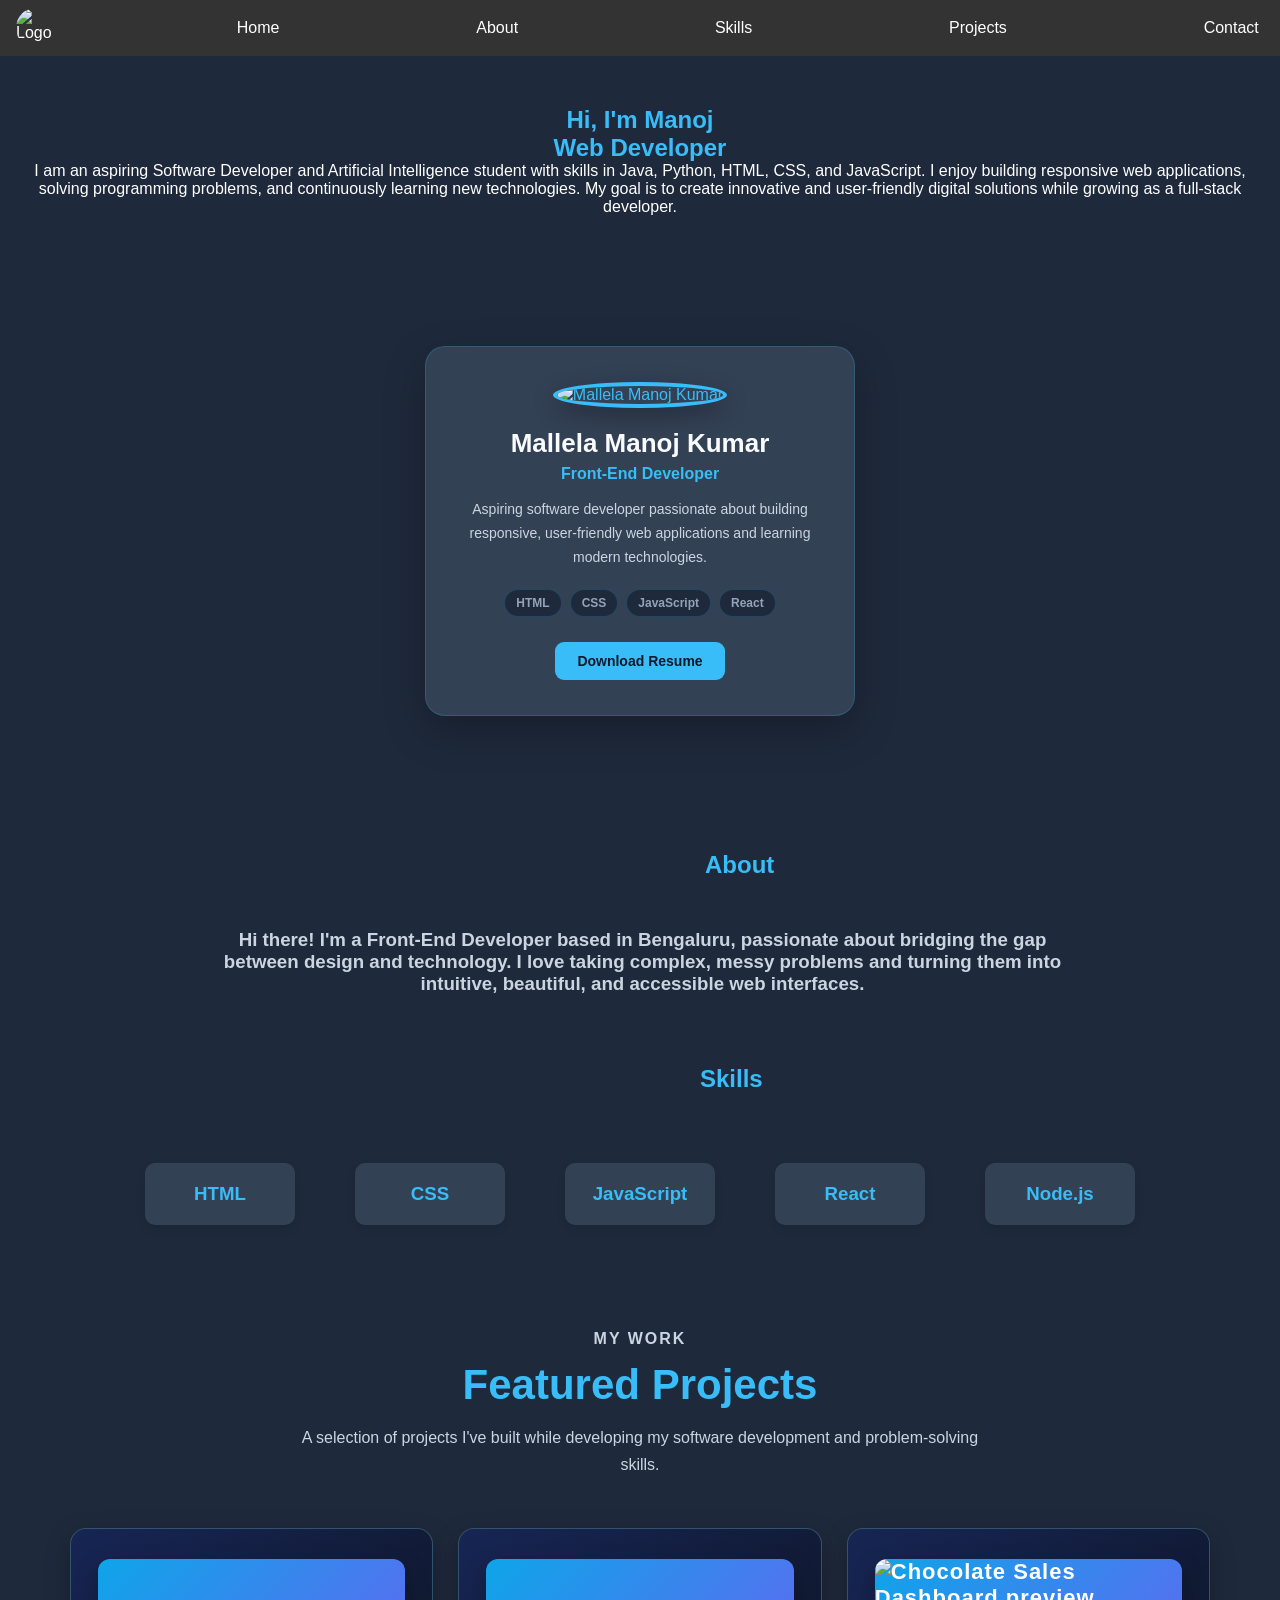
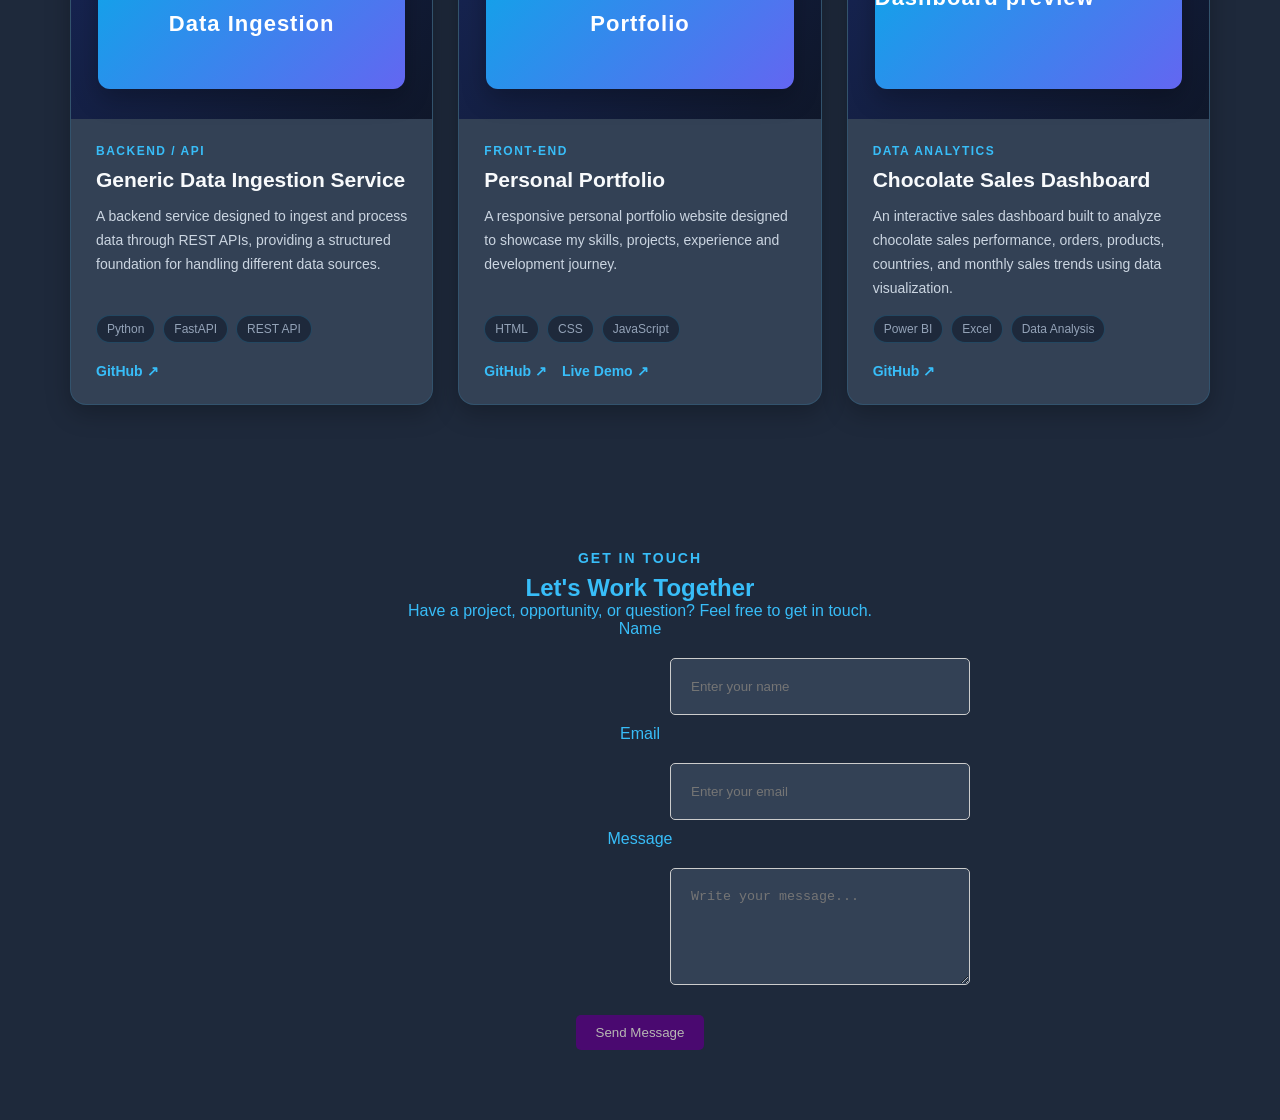
==== index.html @ 649f4f86 "Rename manoj .html to index.html" ====
<!DOCTYPE html>
<html>

<head>
    <title>manoj portfolio</title>
    <link rel="stylesheet" href="manoj.css">
    <script src="manoj.js"></script>
</head>

<body>
    <header class="navbar">
        <div class="navlinks">
            <img src="C:\Users\malle\OneDrive\Desktop\port folio\WhatsApp Image 2026-05-12 at 10.53.40 PM.jpeg"
                alt="Logo" class="logo">
            <a href="#home">Home</a>
            <a href="#about">About</a>
            <a href="#skills">Skills</a>
            <a href="#projects">Projects</a>
            <a href="#contact">Contact</a>
            <button id="theme-toggle">🌙</button>
        </div>

    </header>


    <section id="home" class="hero">
        <h1>Hi, I'm Manoj</h1>
        <h2>Web Developer</h2>
        <p>I am an aspiring Software Developer and Artificial Intelligence student with skills in Java, Python, HTML,
            CSS, and JavaScript. I enjoy building responsive web applications, solving programming problems, and
            continuously learning new technologies. My goal is to create innovative and user-friendly digital solutions
            while growing as a full-stack developer.</p>
    </section>
    <section id="card" class="card-section">

        <img src="C:\Users\malle\OneDrive\Desktop\port folio\WhatsApp Image 2026-05-12 at 10.53.40 PM.jpeg"
            alt="Mallela Manoj Kumar" class="profile-image">

        <h2>Mallela Manoj Kumar</h2>

        <h3>Front-End Developer</h3>

        <p>
            Aspiring software developer passionate about building
            responsive, user-friendly web applications and learning
            modern technologies.
        </p>

        <div class="profile-tech">
            <span>HTML</span>
            <span>CSS</span>
            <span>JavaScript</span>
            <span>React</span>
        </div>

        <a href="Mallela_Manoj_Kumar_Resume.pdf" download="Mallela_Manoj_Kumar_Resume.pdf" class="resume-btn">
            Download Resume
        </a>

    </section>

    <section id="about" class="about-section">
        <div class="about">
            <h1 class="about-title">About</h1>
        </div>
        <p>
        <h3>Hi there! I'm a Front-End Developer based in Bengaluru, passionate about bridging the gap between design and
            technology. I love taking complex, messy problems and turning them into intuitive, beautiful, and accessible
            web interfaces.</h3>
        </p>
        </div>
    </section>
    <section id="skills" class="skills-section">
        <h1 class="skills">Skills</h1>
        <div class="skills-container">
            <div class="skill-card">
                <h3>HTML</h3>
            </div>
            <div class="skill-card">
                <h3>CSS</h3>
            </div>
            <div class="skill-card">
                <h3>JavaScript</h3>
            </div>
            <div class="skill-card">
                <h3>React</h3>
            </div>
            <div class="skill-card">
                <h3>Node.js</h3>
            </div>
        </div>
        </div>
    </section>

    <section id="projects" class="projects-section">
        <div class="projects-header">
            <p class="section-label">MY WORK</p>
            <h1>Featured Projects</h1>
            <p>
                A selection of projects I've built while developing my
                software development and problem-solving skills.
            </p>
        </div>

        <div class="cards">

            <!-- Project 1 -->
            <div class="project-card">

                <div class="project-image">
                    <div class="project-placeholder">
                        Data Ingestion
                    </div>
                </div>

                <div class="project-content">
                    <span class="project-type">BACKEND / API</span>

                    <h2>Generic Data Ingestion Service</h2>

                    <p>
                        A backend service designed to ingest and process data
                        through REST APIs, providing a structured foundation
                        for handling different data sources.
                    </p>

                    <div class="project-tech">
                        <span>Python</span>
                        <span>FastAPI</span>
                        <span>REST API</span>
                    </div>

                    <div class="project-links">
                        <a href="https://github.com/Manoj8247/ingestion-service" target="_blank"
                            rel="noopener noreferrer">
                            GitHub ↗
                        </a>
                    </div>
                </div>

            </div>


            <!-- Project 2 -->
            <div class="project-card">

                <div class="project-image">
                    <div class="project-placeholder">
                        Portfolio
                    </div>
                </div>

                <div class="project-content">
                    <span class="project-type">FRONT-END</span>

                    <h2>Personal Portfolio</h2>

                    <p>
                        A responsive personal portfolio website designed to
                        showcase my skills, projects, experience and
                        development journey.
                    </p>

                    <div class="project-tech">
                        <span>HTML</span>
                        <span>CSS</span>
                        <span>JavaScript</span>
                    </div>

                    <div class="project-links">
                        <a href="https://github.com/Manoj8247/port-folio" target="_blank" rel="noopener noreferrer">
                            GitHub ↗
                        </a>

                        <a href="#" target="_blank" rel="noopener noreferrer">
                            Live Demo ↗
                        </a>
                    </div>
                </div>

            </div>


            <!-- Project 3 -->
            <div class="project-card">

                <div class="project-image">
                    <div class="project-placeholder">
                        <img src="https://raw.githubusercontent.com/Manoj8247/Chacolete-Sales-Dashboard/main/dashboard-preview.png"
                            alt="Chocolate Sales Dashboard preview">
                    </div>
                </div>

                <div class="project-content">
                    <span class="project-type">DATA ANALYTICS</span>

                    <h2>Chocolate Sales Dashboard</h2>

                    <p>
                        An interactive sales dashboard built to analyze chocolate
                        sales performance, orders, products, countries, and
                        monthly sales trends using data visualization.
                    </p>

                    <div class="project-tech">
                        <span>Power BI</span>
                        <span>Excel</span>
                        <span>Data Analysis</span>
                    </div>
                    <div class="project-links">
                        <a href="https://github.com/Manoj8247/Chacolete-Sales-Dashboard" target="_blank"
                            rel="noopener noreferrer">
                            GitHub ↗
                        </a>

                    </div>

                </div>

            </div>

        </div>
    </section>

    <section id="contact" class="contact-section">

        <div class="contact-header">
            <p class="section-label">GET IN TOUCH</p>
            <h2>Let's Work Together</h2>
            <p>
                Have a project, opportunity, or question?
                Feel free to get in touch.
            </p>
        </div>

        <form class="contact-form">

            <div class="form-group">
                <label for="name">Name</label>
                <input type="text" id="name" name="name" placeholder="Enter your name" required>
            </div>

            <div class="form-group">
                <label for="email">Email</label>
                <input type="email" id="email" name="email" placeholder="Enter your email" required>
            </div>

            <div class="form-group">
                <label for="message">Message</label>
                <textarea id="message" name="message" placeholder="Write your message..." rows="5" required></textarea>
            </div>

            <button type="submit" class="contact-btn">
                Send Message
            </button>

        </form>

    </section>
</body>

</html>
---- manoj.css ----
* {
    margin: 0;
    padding: 0;
    box-sizing: border-box;
}

body {
    font-family: Arial, sans-serif;
    background-color: #1E293B;
    color: #38BDF8;
}

.navbar {
    background-color: #333;
    color: #fff;
    padding: .5rem 1rem;
    display: flex;
    justify-content: space-between;
    align-items: center;
}

.navlinks {
    background-color: #333;
    color: #fff;
    display: flex;
    justify-content: center;
    align-items: center;
    gap: 10.3rem;
}

.navlinks a {
    color: #fff;
    text-decoration: none;
    margin: 0 1rem;
    padding-top: 10px;
    padding-bottom: 10px;

}

.navlinks img {
    border-radius: 50%;
    width: 40px;
    height: 40px;
    justify-content: center;
}

#theme-toggle {
    background: none;
    border: none;
    font-size: 24px;
    cursor: pointer;
    color: rgb(167, 240, 241);
}

.light-mode {
    background: #f8fafc;
    color: #222;
}

.ligth-mode p {
    color: #334155;
}

.light-mode .hero p {
    color: #334155;
}

.light-mode nav {
    background: #9de4e5;
    color: #222;
}

.light-mode .card {
    background: #e9e9e9;
    color: #222;
}

.hero {
    color: #38BDF8;
    text-align: center;
    padding: 50px 20px;
}

.hero p {

    margin-bottom: 10px;
    color: #fff;
}

.about-section {
    padding: 20px;
    text-align: center;
    margin-left: 185px;
    margin-right: 180px;
    color: #CBD5E1;
    font-weight: 500px;
}

.skill-card {
    background-color: #334155;
    padding: 20px;
    border-radius: 10px;
    box-shadow: 0 4px 8px rgba(0, 0, 0, 0.1);
    text-align: center;
    width: 150px;
    margin: 20px;
    transition: transform 0.3s ease;
}

.skill-card:hover {
    transform: scale(1.05);
    box-shadow: 0 8px 16px rgba(0, 0, 0, 0.2);
}

.skills-container {
    display: flex;
    justify-content: center;
    align-items: center;
    gap: 20px;
}

.skills {
    justify-content: center;
    align-items: center;
    margin-top: 50px;
    margin-bottom: 50px;
    margin-left: 700px;
    margin-right: 500%;
    color: #38BDF8;
}

.about-title {
    justify-content: center;
    align-items: center;
    margin-top: 45px;
    margin-bottom: 50px;
    margin-left: 500px;
    margin-right: 500%;
    color: #38BDF8;
}

.about-section p {
    font-size: 18px;
    line-height: 1.6;
    color: #CBD5E1;
}


.contact-section {
    padding: 20px;
    text-align: center;
    margin-top: 45px;
    margin-bottom: 50px;
    color: #38BDF8;
}

.contact-section input,
.contact-section textarea {
    width: 300px;
    padding: 20px;
    margin-bottom: 10px;
    border: 1px solid #ccc;
    border-radius: 5px;
    background-color: #334155;
    color: #38BDF8;
    gap: 20px;
    margin-top: 20px;
    display: flex;
    flex-direction: column;
    margin-left: 650px;
    margin-right: 500%;
}

.contact .contact-textarea {
    height: 100px;
    width: 300px;

}

.contact-section button {
    background-color: #4a0970;
    color: #b7b7b3;
    border: none;
    padding: 10px 20px;
    border-radius: 5px;
    cursor: pointer;
    margin-top: 20px;
}

/* ================================
   PROJECTS SECTION
================================ */

.projects-section {
    max-width: 1200px;
    margin: 0 auto;
    padding: 80px 30px;
}

.projects-header {
    max-width: 700px;
    margin: 0 auto 50px;
    text-align: center;
}

.section-label {
    color: #38BDF8;
    font-size: 14px;
    font-weight: 700;
    letter-spacing: 2px;
    margin-bottom: 8px;
}

.projects-header h1 {
    color: #38BDF8;
    font-size: 42px;
    margin-bottom: 15px;
}

.projects-header p {
    color: #CBD5E1;
    font-size: 16px;
    line-height: 1.7;
}


/* Project Cards Container */

.cards {
    display: grid;
    grid-template-columns: repeat(3, 1fr);
    gap: 25px;
    align-items: stretch;
}


/* Individual Project Card */

.project-card {
    display: flex;
    flex-direction: column;
    background: #334155;
    border: 1px solid rgba(56, 189, 248, 0.15);
    border-radius: 16px;
    overflow: hidden;
    min-height: 470px;

    box-shadow: 0 8px 25px rgba(0, 0, 0, 0.25);

    transition:
        transform 0.3s ease,
        box-shadow 0.3s ease,
        border-color 0.3s ease;
}


/* Card Hover */

.project-card:hover {
    transform: translateY(-8px);

    border-color: rgba(56, 189, 248, 0.6);

    box-shadow:
        0 15px 35px rgba(0, 0, 0, 0.35);
}


/* Project Image Area */

.project-image {
    height: 190px;
    width: 100%;

    display: flex;
    align-items: center;
    justify-content: center;

    background:
        linear-gradient(135deg,
            #172554,
            #0f172a);
}


/* Temporary Project Image */

.project-placeholder {
    width: 85%;
    height: 130px;

    display: flex;
    align-items: center;
    justify-content: center;

    border-radius: 12px;

    background:
        linear-gradient(135deg,
            #0ea5e9,
            #6366f1);

    color: white;

    font-size: 22px;
    font-weight: 800;

    letter-spacing: 1px;

    box-shadow:
        0 10px 25px rgba(0, 0, 0, 0.25);
}

.project-placeholder {
    overflow: hidden;
}

.project-placeholder img {
    width: 100%;
    height: 100%;
    object-fit: cover;
    display: block;
}


/* Project Content */

.project-content {
    padding: 25px;

    display: flex;
    flex-direction: column;

    flex: 1;
}


/* Project Category */

.project-type {
    color: #38BDF8 !important;

    font-size: 12px !important;
    font-weight: 700;

    letter-spacing: 1.5px;

    margin-bottom: 8px;
}


/* Project Title */

.project-content h2 {
    color: #F8FAFC;

    font-size: 21px;

    line-height: 1.3;

    margin-bottom: 12px;
}


/* Project Description */

.project-content p:not(.project-type) {
    color: #CBD5E1;

    font-size: 14px;

    line-height: 1.7;

    margin-bottom: 15px;
}


/* Technology Tags */

.project-tech {
    display: flex;
    flex-wrap: wrap;

    gap: 8px;

    margin-top: auto;
    margin-bottom: 20px;
}

.project-tech span {
    padding: 6px 10px;

    background: #1E293B;

    border: 1px solid rgba(56, 189, 248, 0.2);

    border-radius: 20px;

    color: #94A3B8;

    font-size: 12px;
}


/* Project Links */

.project-links {
    display: flex;

    gap: 15px;
}

.project-links a {
    display: inline-flex;

    align-items: center;

    color: #38BDF8;

    font-size: 14px;

    font-weight: 700;

    text-decoration: none;

    transition: color 0.2s ease;
}

.project-links a:hover {
    color: #7DD3FC;
}


/* ================================
   PROJECT RESPONSIVENESS
================================ */


/* Tablet */

@media (max-width: 950px) {

    .cards {
        grid-template-columns: repeat(2, 1fr);
    }

}


/* Mobile */

@media (max-width: 650px) {

    .projects-section {
        padding: 60px 20px;
    }

    .projects-header h1 {
        font-size: 34px;
    }

    .cards {
        grid-template-columns: 1fr;
    }

    .project-card {
        min-height: auto;
    }

}

/* =================================
   PROFILE CARD
================================= */

.card-section {
    width: min(90%, 430px);
    margin: 70px auto;

    padding: 35px 30px;

    text-align: center;

    background: #334155;

    border: 1px solid rgba(56, 189, 248, 0.2);

    border-radius: 20px;

    box-shadow:
        0 15px 40px rgba(0, 0, 0, 0.25);

    transition:
        transform 0.3s ease,
        box-shadow 0.3s ease,
        border-color 0.3s ease;
}


/* Hover */

.card-section:hover {
    transform: translateY(-6px);

    border-color: rgba(56, 189, 248, 0.6);

    box-shadow:
        0 20px 50px rgba(0, 0, 0, 0.35);
}


/* Profile Image */

.profile-image {
    width: 150px;
    height: 150px;

    object-fit: cover;

    border-radius: 50%;

    border: 4px solid #38BDF8;

    margin-bottom: 20px;

    box-shadow:
        0 8px 25px rgba(0, 0, 0, 0.3);
}


/* Name */

.card-section h2 {
    color: #F8FAFC;

    font-size: 26px;

    margin-bottom: 6px;
}


/* Job Title */

.card-section h3 {
    color: #38BDF8;

    font-size: 16px;

    margin-bottom: 15px;
}


/* Description */

.card-section p {
    color: #CBD5E1;

    font-size: 14px;

    line-height: 1.7;

    margin-bottom: 20px;
}


/* Technologies */

.profile-tech {
    display: flex;

    justify-content: center;

    flex-wrap: wrap;

    gap: 8px;

    margin-bottom: 25px;
}

.profile-tech span {
    padding: 6px 11px;

    background: #1E293B;

    border: 1px solid rgba(56, 189, 248, 0.2);

    border-radius: 20px;

    color: #94A3B8;

    font-size: 12px;

    font-weight: 600;
}


/* Resume Button */

.resume-btn {
    display: inline-flex;

    align-items: center;
    justify-content: center;

    padding: 11px 22px;

    background: #38BDF8;

    color: #0F172A;

    border-radius: 9px;

    font-size: 14px;

    font-weight: 700;

    text-decoration: none;

    transition:
        transform 0.2s ease,
        background 0.2s ease;
}

.resume-btn:hover {
    background: #7DD3FC;

    transform: translateY(-2px);
}


/* Mobile */

@media (max-width: 500px) {

    .card-section {
        width: 90%;

        padding: 30px 20px;
    }

    .profile-image {
        width: 130px;
        height: 130px;
    }

    .card-section h2 {
        font-size: 22px;
    }
}
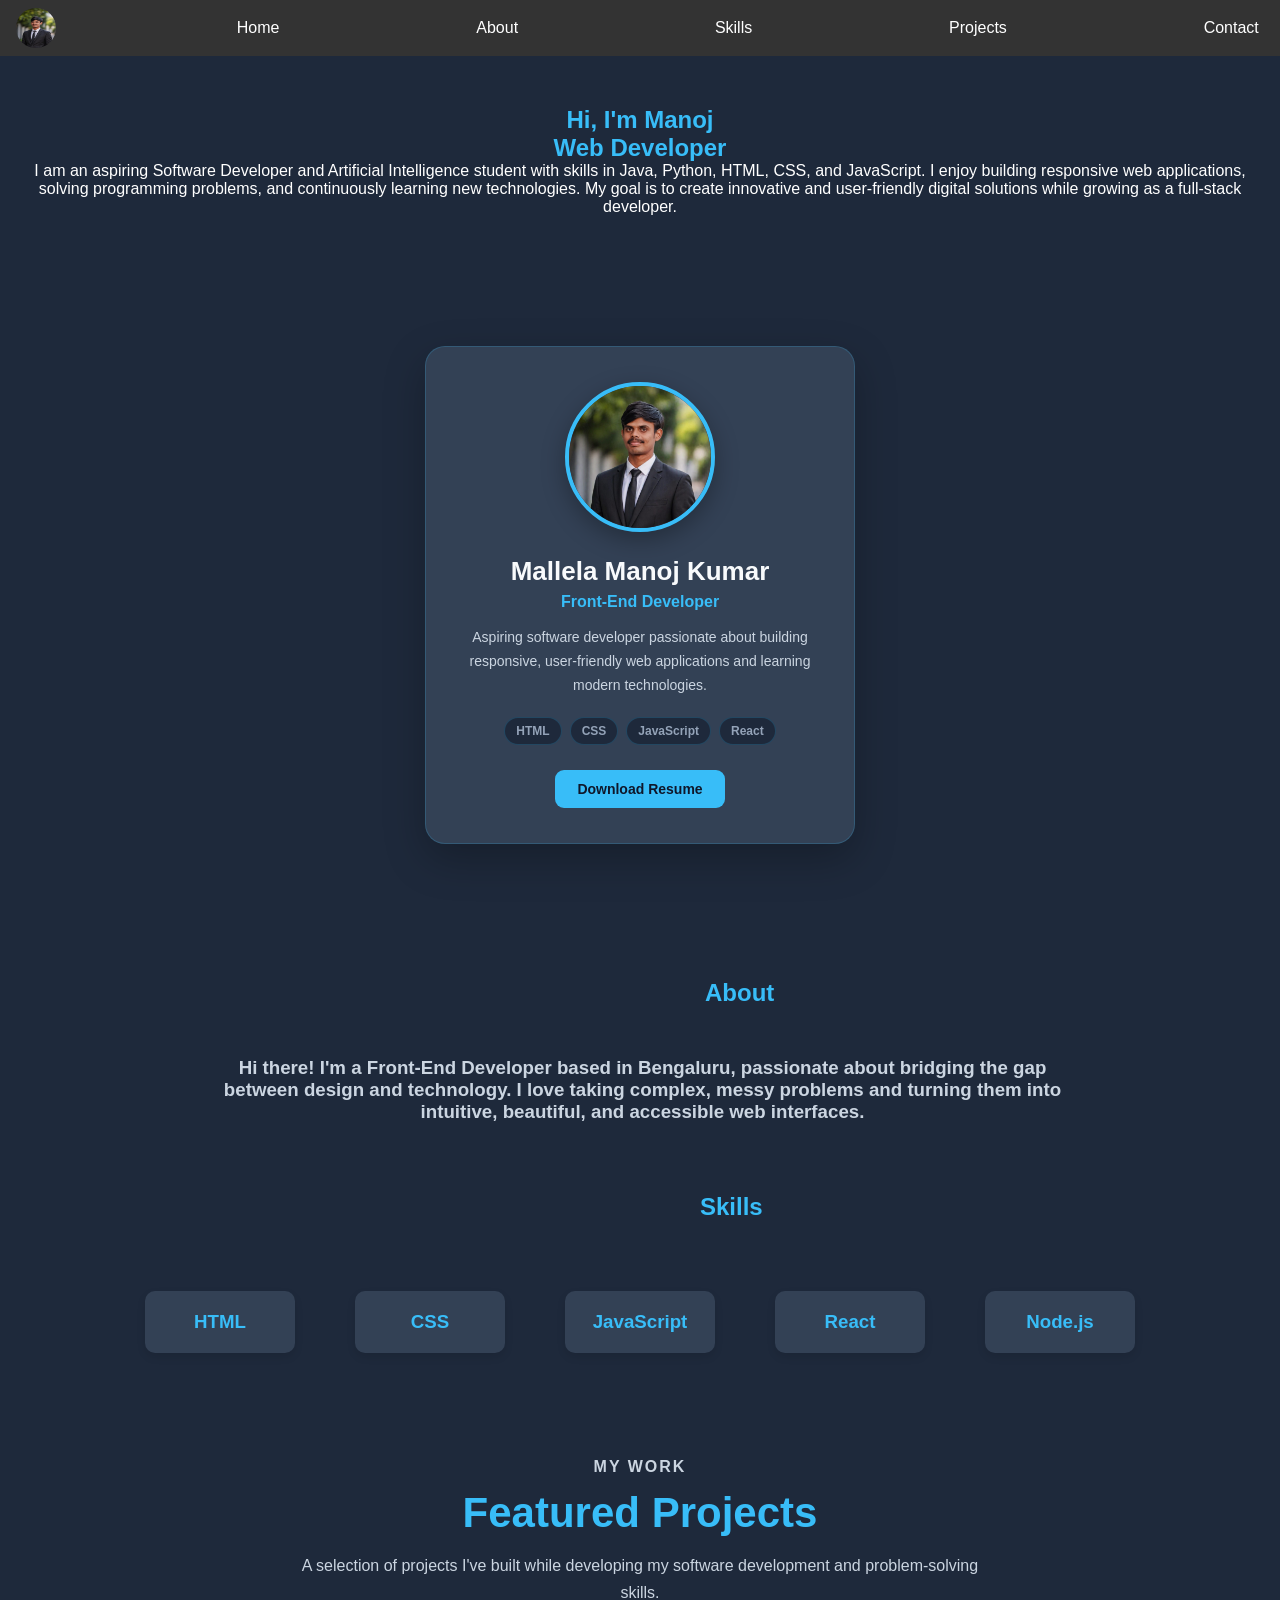
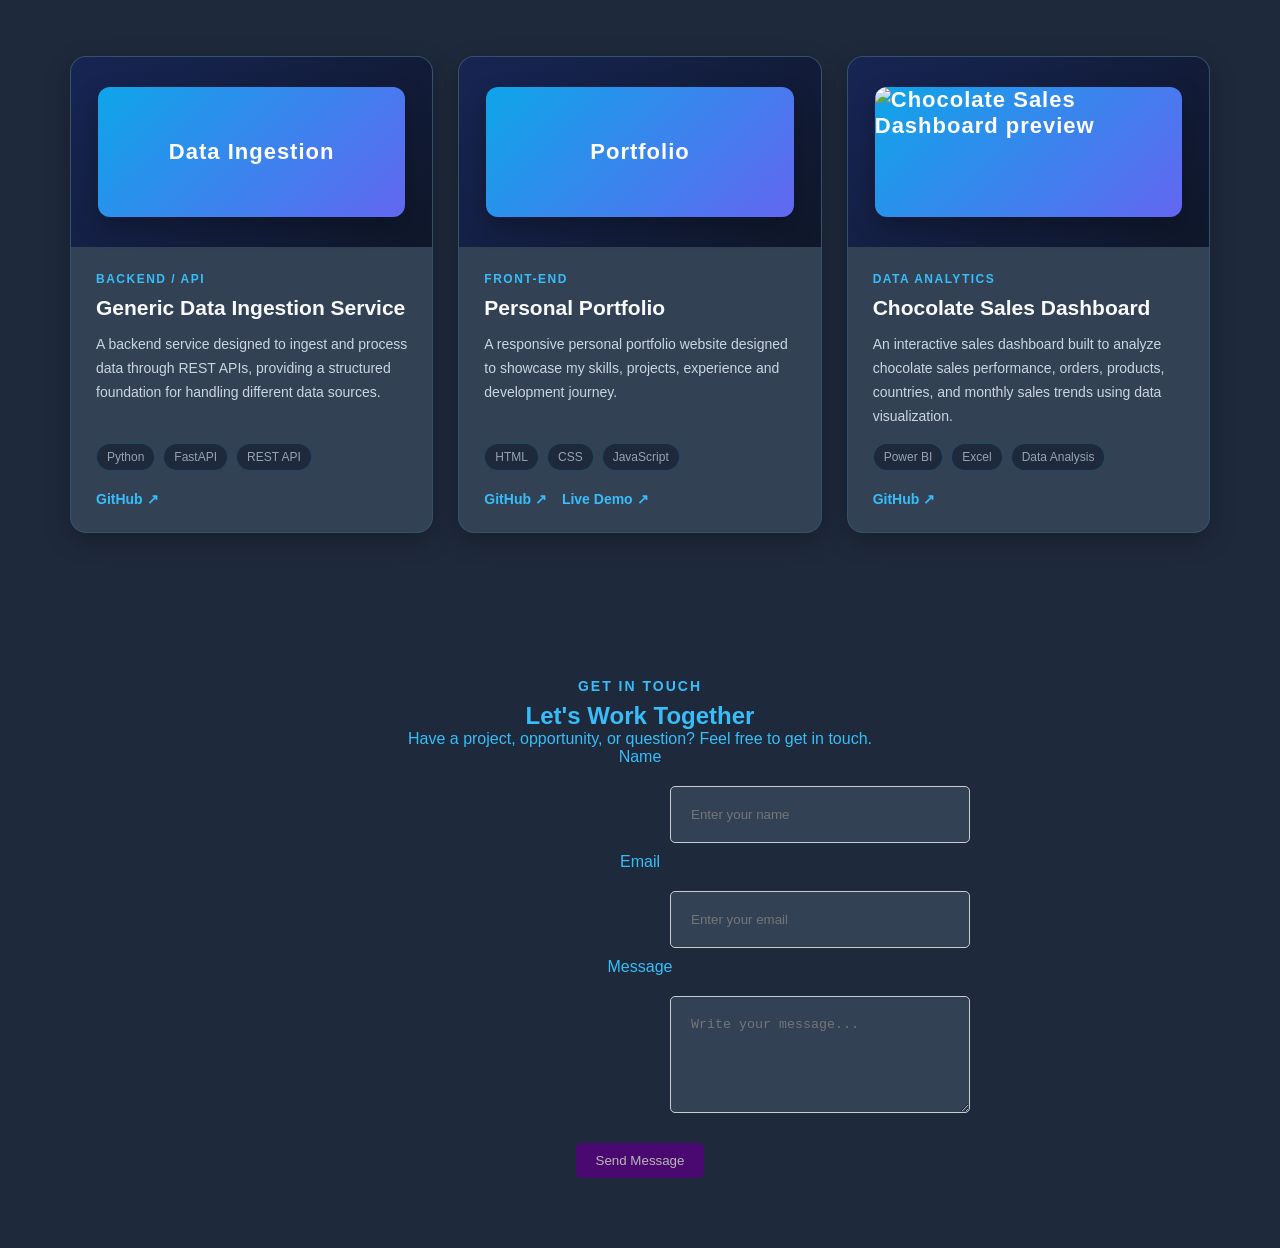
==== commit 7ac3d20a: "Merge branch 'main' of https://github.com/Manoj8247/port-folio" ====
--- a/index.html
+++ b/index.html
@@ -10,8 +10,7 @@
 <body>
     <header class="navbar">
         <div class="navlinks">
-            <img src="C:\Users\malle\OneDrive\Desktop\port folio\WhatsApp Image 2026-05-12 at 10.53.40 PM.jpeg"
-                alt="Logo" class="logo">
+            <img src="logo.png" alt="Logo" class="logo">
             <a href="#home">Home</a>
             <a href="#about">About</a>
             <a href="#skills">Skills</a>
@@ -33,8 +32,7 @@
     </section>
     <section id="card" class="card-section">
 
-        <img src="C:\Users\malle\OneDrive\Desktop\port folio\WhatsApp Image 2026-05-12 at 10.53.40 PM.jpeg"
-            alt="Mallela Manoj Kumar" class="profile-image">
+        <img src="logo.png" alt="Mallela Manoj Kumar" class="profile-image">
 
         <h2>Mallela Manoj Kumar</h2>
 
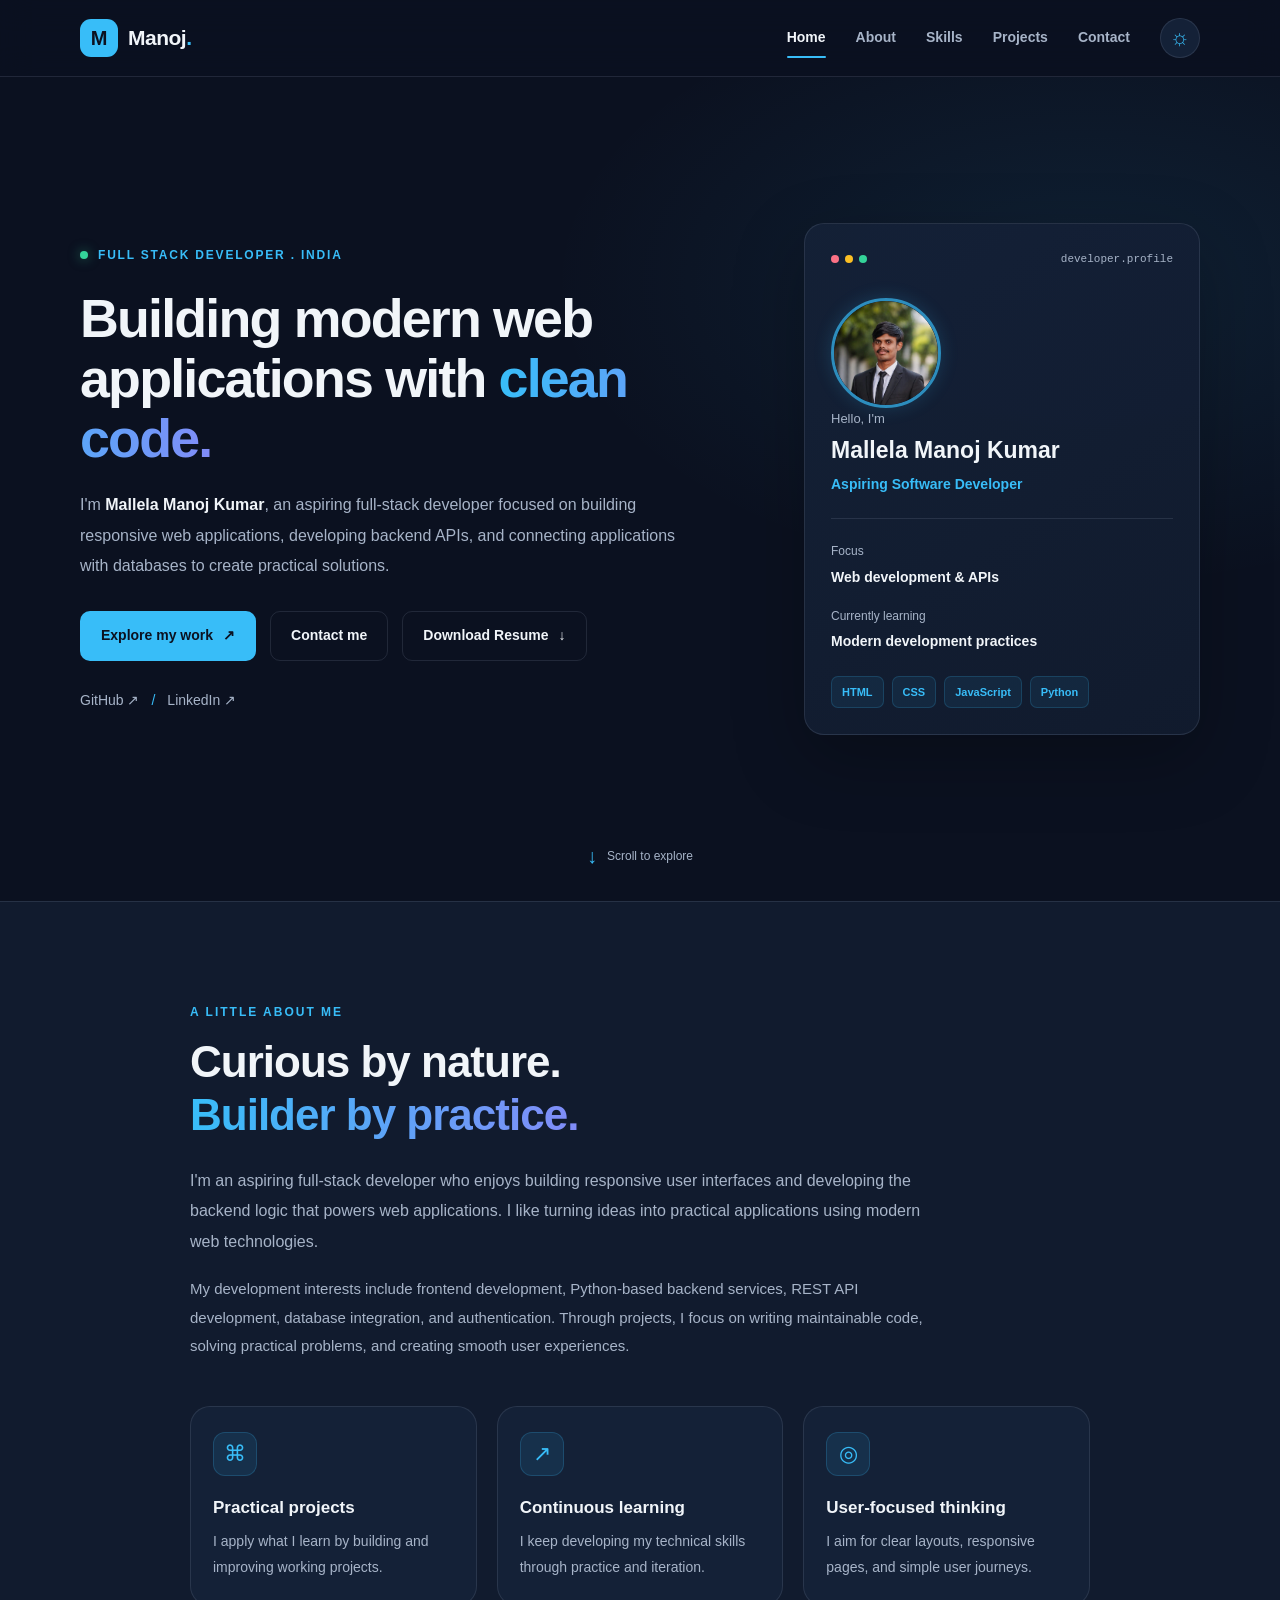
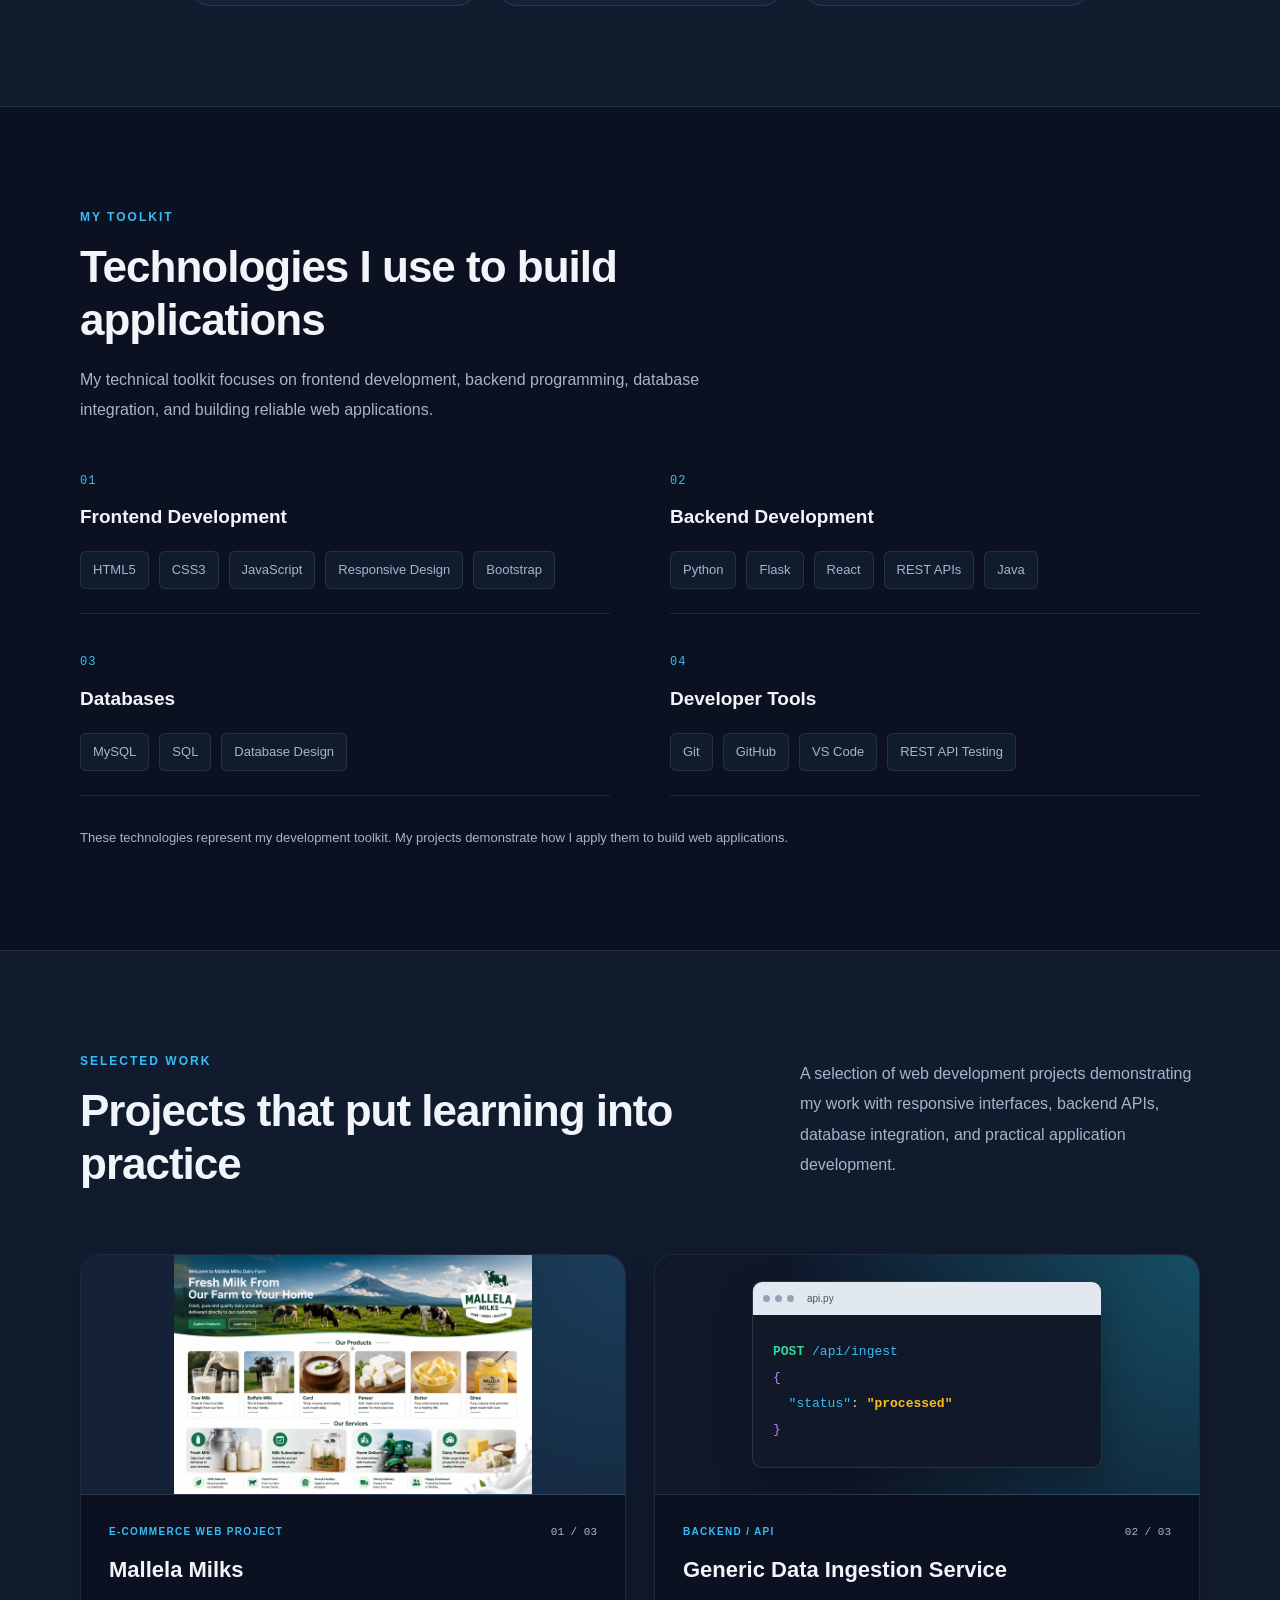
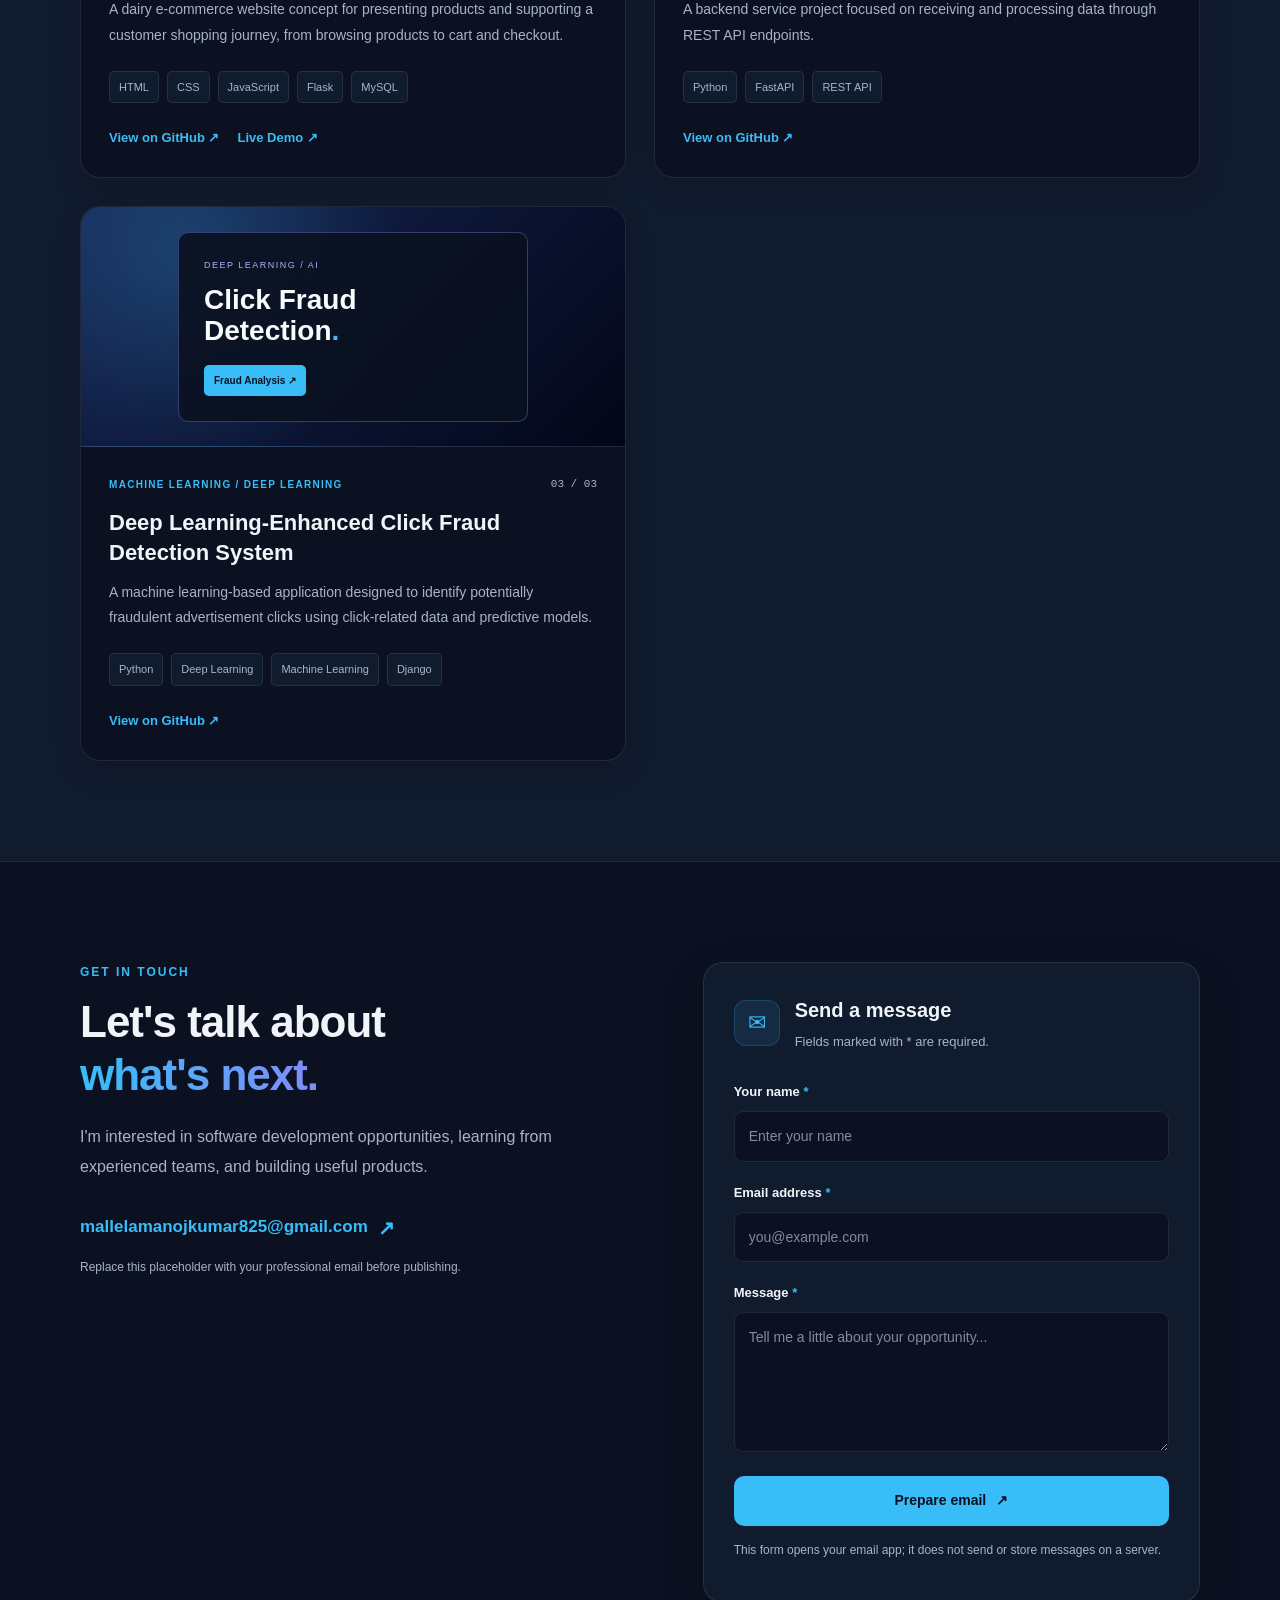
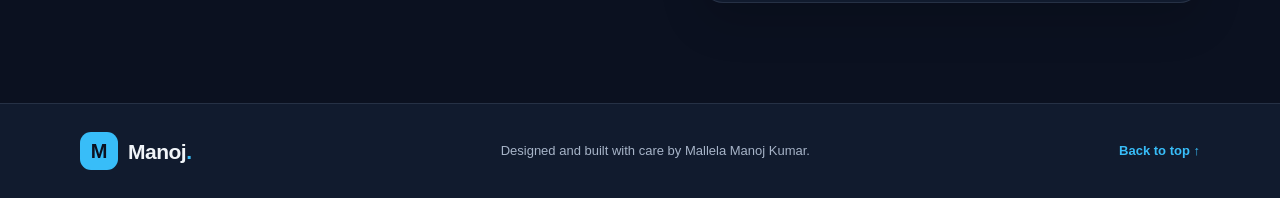
==== commit 0f9303c0: "Add resume download and updade portfolio" ====
--- a/index.html
+++ b/index.html
@@ -1,260 +1,415 @@
 <!DOCTYPE html>
-<html>
+<html lang="en">
 
 <head>
-    <title>manoj portfolio</title>
+    <meta charset="UTF-8">
+    <meta name="viewport" content="width=device-width, initial-scale=1.0">
+    <meta name="description"
+        content="Mallela Manoj Kumar's portfolio showcasing software development skills and projects in web development, APIs, and data analytics.">
+    <meta name="author" content="Mallela Manoj Kumar">
+    <meta name="theme-color" content="#0b1120">
+    <title>Mallela Manoj Kumar | Software Developer</title>
+
     <link rel="stylesheet" href="manoj.css">
-    <script src="manoj.js"></script>
+    <script src="manoj.js" defer></script>
 </head>
 
 <body>
-    <header class="navbar">
-        <div class="navlinks">
-            <img src="logo.png" alt="Logo" class="logo">
-            <a href="#home">Home</a>
-            <a href="#about">About</a>
-            <a href="#skills">Skills</a>
-            <a href="#projects">Projects</a>
-            <a href="#contact">Contact</a>
-            <button id="theme-toggle">🌙</button>
+    <a class="skip-link" href="#main-content">Skip to content</a>
+
+    <header class="site-header">
+        <nav class="navbar container" aria-label="Main navigation">
+            <a class="brand" href="#home" aria-label="Manoj, home">
+                <span class="brand-mark">M</span>
+                <span class="brand-name">Manoj<span class="brand-dot">.</span></span>
+            </a>
+
+            <button class="menu-toggle" id="menu-toggle" type="button" aria-label="Open navigation menu"
+                aria-expanded="false" aria-controls="nav-menu">
+                <span></span><span></span><span></span>
+            </button>
+
+            <div class="nav-menu" id="nav-menu">
+                <a class="nav-link active" href="#home">Home</a>
+                <a class="nav-link" href="#about">About</a>
+                <a class="nav-link" href="#skills">Skills</a>
+                <a class="nav-link" href="#projects">Projects</a>
+                <a class="nav-link" href="#contact">Contact</a>
+                <button class="theme-toggle" id="theme-toggle" type="button" aria-label="Switch to light theme"
+                    title="Toggle theme">☼</button>
+            </div>
+        </nav>
+    </header>
+
+    <main id="main-content">
+        <section class="hero section" id="home">
+            <div class="container hero-grid">
+                <div class="hero-copy">
+                    <p class="eyebrow"><span class="status-dot"></span> FULL STACK DEVELOPER . INDIA</p>
+                    <h1>
+                        Building modern web applications with
+                        <span class="text-gradient">clean code.</span>
+                    </h1>
+                    <p class="hero-description">
+                        I'm <strong>Mallela Manoj Kumar</strong>, an aspiring full-stack developer
+                        focused on building responsive web applications, developing backend APIs,
+                        and connecting applications with databases to create practical solutions.
+                    </p>
+
+                    <div class="hero-actions">
+                        <a class="button button-primary" href="#projects">Explore my work <span
+                                aria-hidden="true">↗</span></a>
+                        <a class="button button-secondary" href="#contact">Contact me</a>
+
+                        <a class="button button-secondary" href="Manoj_fullstack_developer_resume.pdf"
+                            download="Manoj_fullstack_developer_resume.pdf">
+                            Download Resume <span aria-hidden="true">↓</span>
+                        </a>
+                    </div>
+
+                    <div class="hero-links" aria-label="Professional links">
+                        <a href="https://github.com/Manoj8247" target="_blank" rel="noopener noreferrer">GitHub <span
+                                aria-hidden="true">↗</span></a>
+                        <span class="link-separator" aria-hidden="true">/</span>
+                        <!-- Replace the placeholder below with your actual LinkedIn profile URL. -->
+                        <a href="https://www.linkedin.com/" target="_blank" rel="noopener noreferrer">LinkedIn <span
+                                aria-hidden="true">↗</span></a>
+                    </div>
+                </div>
+
+                <aside class="hero-card" aria-label="Developer profile summary">
+                    <div class="hero-card-top">
+                        <span class="window-dot"></span><span class="window-dot"></span><span class="window-dot"></span>
+                        <span class="card-caption">developer.profile</span>
+                    </div>
+                    <div class="avatar">
+                        <img src="images/logo.png" alt="Mallela Manoj Kumar">
+                    </div>
+                    <p class="profile-greeting">Hello, I'm</p>
+                    <h2>Mallela Manoj Kumar</h2>
+                    <p class="profile-role">Aspiring Software Developer</p>
+                    <div class="profile-divider"></div>
+                    <div class="profile-detail"><span>Focus</span><strong>Web development & APIs</strong></div>
+                    <div class="profile-detail"><span>Currently learning</span><strong>Modern development
+                            practices</strong></div>
+                    <div class="profile-tags">
+                        <span>HTML</span><span>CSS</span><span>JavaScript</span><span>Python</span>
+                    </div>
+                </aside>
+            </div>
+            <a class="scroll-cue" href="#about"><span aria-hidden="true">↓</span> Scroll to explore</a>
+        </section>
+
+        <section class="section about-section" id="about">
+            <div class="container narrow-container">
+                <p class="section-kicker">A LITTLE ABOUT ME</p>
+                <h2 class="section-title">Curious by nature.<br><span class="text-gradient">Builder by practice.</span>
+                </h2>
+                <p class="section-intro">
+                    I'm an aspiring full-stack developer who enjoys building
+                    responsive user interfaces and developing the backend logic
+                    that powers web applications. I like turning ideas into
+                    practical applications using modern web technologies.
+                </p>
+                <p class="about-extra">
+                    My development interests include frontend development,
+                    Python-based backend services, REST API development,
+                    database integration, and authentication. Through projects,
+                    I focus on writing maintainable code, solving practical
+                    problems, and creating smooth user experiences.
+                </p>
+
+                <div class="about-highlights">
+                    <article class="highlight-card">
+                        <span class="highlight-icon" aria-hidden="true">⌘</span>
+                        <h3>Practical projects</h3>
+                        <p>I apply what I learn by building and improving working projects.</p>
+                    </article>
+                    <article class="highlight-card">
+                        <span class="highlight-icon" aria-hidden="true">↗</span>
+                        <h3>Continuous learning</h3>
+                        <p>I keep developing my technical skills through practice and iteration.</p>
+                    </article>
+                    <article class="highlight-card">
+                        <span class="highlight-icon" aria-hidden="true">◎</span>
+                        <h3>User-focused thinking</h3>
+                        <p>I aim for clear layouts, responsive pages, and simple user journeys.</p>
+                    </article>
+                </div>
+            </div>
+        </section>
+
+        <section class="section skills-section" id="skills">
+            <div class="container">
+
+                <div class="section-heading">
+                    <p class="section-kicker">MY TOOLKIT</p>
+
+                    <h2 class="section-title">
+                        Technologies I use to build applications
+                    </h2>
+
+                    <p class="section-intro">
+                        My technical toolkit focuses on frontend development,
+                        backend programming, database integration, and
+                        building reliable web applications.
+                    </p>
+                </div>
+
+                <div class="skills-grid">
+
+                    <!-- Frontend Development -->
+                    <article class="skill-group">
+                        <span class="skill-group-number">01</span>
+
+                        <h3>Frontend Development</h3>
+
+                        <div class="skill-tags">
+                            <span>HTML5</span>
+                            <span>CSS3</span>
+                            <span>JavaScript</span>
+                            <span>Responsive Design</span>
+                            <span>Bootstrap</span>
+                        </div>
+                    </article>
+
+                    <!-- Backend Development -->
+                    <article class="skill-group">
+                        <span class="skill-group-number">02</span>
+
+                        <h3>Backend Development</h3>
+
+                        <div class="skill-tags">
+                            <span>Python</span>
+                            <span>Flask</span>
+                            <span>React</span>
+                            <span>REST APIs</span>
+                            <span>Java</span>
+                        </div>
+                    </article>
+
+                    <!-- Databases -->
+                    <article class="skill-group">
+                        <span class="skill-group-number">03</span>
+
+                        <h3>Databases</h3>
+
+                        <div class="skill-tags">
+                            <span>MySQL</span>
+                            <span>SQL</span>
+                            <span>Database Design</span>
+                        </div>
+                    </article>
+
+                    <!-- Development Tools -->
+                    <article class="skill-group">
+                        <span class="skill-group-number">04</span>
+
+                        <h3>Developer Tools</h3>
+
+                        <div class="skill-tags">
+                            <span>Git</span>
+                            <span>GitHub</span>
+                            <span>VS Code</span>
+                            <span>REST API Testing</span>
+                        </div>
+                    </article>
+
+                </div>
+
+                <p class="skills-note">
+                    These technologies represent my development toolkit.
+                    My projects demonstrate how I apply them to build web applications.
+                </p>
+
+            </div>
+        </section>
+
+        <section class="section projects-section" id="projects">
+            <div class="container">
+                <div class="section-heading projects-heading">
+                    <div>
+                        <p class="section-kicker">SELECTED WORK</p>
+                        <h2 class="section-title">Projects that put learning into practice</h2>
+                    </div>
+                    <p class="section-intro">
+                        A selection of web development projects demonstrating my work
+                        with responsive interfaces, backend APIs, database integration,
+                        and practical application development.
+                    </p>
+                </div>
+
+                <div class="projects-grid">
+                    <article class="project-card project-featured">
+
+                        <div class="project-visual visual-milk">
+                            <img src="images/mallela-milks-preview.png"
+                                alt="Mallela Milks dairy e-commerce website preview" class="project-image"
+                                loading="lazy">
+                        </div>
+                        <div class="project-body">
+                            <div class="project-meta"><span class="project-type">E-COMMERCE WEB PROJECT</span><span
+                                    class="project-number">01 / 03</span></div>
+                            <h3>Mallela Milks</h3>
+                            <p>A dairy e-commerce website concept for presenting products and supporting a customer
+                                shopping journey, from browsing products to cart and checkout.</p>
+                            <div class="project-tags">
+                                <span>HTML</span><span>CSS</span><span>JavaScript</span><span>Flask</span><span>MySQL</span>
+                            </div>
+                            <div class="project-actions">
+                                <a class="project-link" href="https://github.com/Manoj8247/mallela-milks-project.git"
+                                    target="_blank" rel="noopener noreferrer">
+                                    View on GitHub ↗
+                                </a>
+
+                                <a class="project-link" href="https://manoj8247.github.io/mallela-milks-project/"
+                                    target="_blank" rel="noopener noreferrer">
+                                    Live Demo ↗
+                                </a>
+                            </div>
+                        </div>
+                    </article>
+
+                    <article class="project-card">
+                        <div class="project-visual visual-api" aria-label="Data ingestion API project illustration">
+                            <div class="code-window">
+                                <div class="code-window-top"><i></i><i></i><i></i><span>api.py</span></div>
+                                <div class="code-lines"><b>POST</b>
+                                    <span>/api/ingest</span><br><em>{</em><br>&nbsp;&nbsp;<span>"status"</span>:
+                                    <strong>"processed"</strong><br><em>}</em>
+                                </div>
+                            </div>
+                        </div>
+                        <div class="project-body">
+                            <div class="project-meta"><span class="project-type">BACKEND / API</span><span
+                                    class="project-number">02 / 03</span></div>
+                            <h3>Generic Data Ingestion Service</h3>
+                            <p>A backend service project focused on receiving and processing data through REST API
+                                endpoints.</p>
+                            <div class="project-tags"><span>Python</span><span>FastAPI</span><span>REST API</span>
+                            </div>
+                            <div class="project-actions">
+                                <a class="project-link" href="https://github.com/Manoj8247/ingestion-service"
+                                    target="_blank" rel="noopener noreferrer">View on GitHub <span
+                                        aria-hidden="true">↗</span></a>
+                            </div>
+                        </div>
+                    </article>
+
+
+
+                    <article class="project-card">
+                        <div class="project-visual visual-fraud"
+                            aria-label="Click fraud detection project illustration">
+
+                            <div class="portfolio-mock">
+                                <span class="portfolio-mock-label">
+                                    DEEP LEARNING / AI
+                                </span>
+
+                                <strong>
+                                    Click Fraud<br>
+                                    Detection<span>.</span>
+                                </strong>
+
+                                <div class="portfolio-mock-button">
+                                    Fraud Analysis ↗
+                                </div>
+                            </div>
+
+                        </div>
+
+                        <div class="project-body">
+
+                            <div class="project-meta">
+                                <span class="project-type">
+                                    MACHINE LEARNING / DEEP LEARNING
+                                </span>
+
+                                <span class="project-number">03 / 03</span>
+                            </div>
+
+                            <h3>Deep Learning-Enhanced Click Fraud Detection System</h3>
+
+                            <p>
+                                A machine learning-based application designed to identify
+                                potentially fraudulent advertisement clicks using click-related
+                                data and predictive models.
+                            </p>
+
+                            <div class="project-tags">
+                                <span>Python</span>
+                                <span>Deep Learning</span>
+                                <span>Machine Learning</span>
+                                <span>Django</span>
+                            </div>
+
+                            <div class="project-actions">
+                                <!-- Add your actual GitHub repository URL here. -->
+                                <a class="project-link" href="YOUR_CLICK_FRAUD_GITHUB_URL" target="_blank"
+                                    rel="noopener noreferrer">
+                                    View on GitHub <span aria-hidden="true">↗</span>
+                                </a>
+                            </div>
+
+                        </div>
+                    </article>
+                </div>
+            </div>
+        </section>
+
+        <section class="section contact-section" id="contact">
+            <div class="container contact-grid">
+                <div class="contact-copy">
+                    <p class="section-kicker">GET IN TOUCH</p>
+                    <h2 class="section-title">Let's talk about<br><span class="text-gradient">what's next.</span></h2>
+                    <p class="section-intro">I'm interested in software development opportunities, learning from
+                        experienced teams, and building useful products.</p>
+                    <a class="contact-email" href="mailto:your.email@example.com">mallelamanojkumar825@gmail.com <span
+                            aria-hidden="true">↗</span></a>
+                    <p class="contact-note">Replace this placeholder with your professional email before publishing.</p>
+                </div>
+
+                <form class="contact-form" id="contact-form">
+                    <div class="form-heading"><span class="form-icon" aria-hidden="true">✉</span>
+                        <div>
+                            <h3>Send a message</h3>
+                            <p>Fields marked with * are required.</p>
+                        </div>
+                    </div>
+                    <div class="form-field">
+                        <label for="name">Your name <span>*</span></label>
+                        <input type="text" id="name" name="name" placeholder="Enter your name" autocomplete="name"
+                            required>
+                    </div>
+                    <div class="form-field">
+                        <label for="email">Email address <span>*</span></label>
+                        <input type="email" id="email" name="email" placeholder="you@example.com" autocomplete="email"
+                            required>
+                    </div>
+                    <div class="form-field">
+                        <label for="message">Message <span>*</span></label>
+                        <textarea id="message" name="message" rows="5"
+                            placeholder="Tell me a little about your opportunity..." required></textarea>
+                    </div>
+                    <button class="button button-primary submit-button" type="submit">Prepare email <span
+                            aria-hidden="true">↗</span></button>
+                    <p class="form-note">This form opens your email app; it does not send or store messages on a server.
+                    </p>
+                    <p class="form-status" id="form-status" role="status" aria-live="polite"></p>
+                </form>
+            </div>
+        </section>
+    </main>
+
+    <footer class="site-footer">
+        <div class="container footer-inner">
+            <a class="brand footer-brand" href="#home"><span class="brand-mark">M</span><span
+                    class="brand-name">Manoj<span class="brand-dot">.</span></span></a>
+            <p>Designed and built with care by Mallela Manoj Kumar.</p>
+            <a class="back-to-top" href="#home">Back to top ↑</a>
         </div>
-
-    </header>
-
-
-    <section id="home" class="hero">
-        <h1>Hi, I'm Manoj</h1>
-        <h2>Web Developer</h2>
-        <p>I am an aspiring Software Developer and Artificial Intelligence student with skills in Java, Python, HTML,
-            CSS, and JavaScript. I enjoy building responsive web applications, solving programming problems, and
-            continuously learning new technologies. My goal is to create innovative and user-friendly digital solutions
-            while growing as a full-stack developer.</p>
-    </section>
-    <section id="card" class="card-section">
-
-        <img src="logo.png" alt="Mallela Manoj Kumar" class="profile-image">
-
-        <h2>Mallela Manoj Kumar</h2>
-
-        <h3>Front-End Developer</h3>
-
-        <p>
-            Aspiring software developer passionate about building
-            responsive, user-friendly web applications and learning
-            modern technologies.
-        </p>
-
-        <div class="profile-tech">
-            <span>HTML</span>
-            <span>CSS</span>
-            <span>JavaScript</span>
-            <span>React</span>
-        </div>
-
-        <a href="Mallela_Manoj_Kumar_Resume.pdf" download="Mallela_Manoj_Kumar_Resume.pdf" class="resume-btn">
-            Download Resume
-        </a>
-
-    </section>
-
-    <section id="about" class="about-section">
-        <div class="about">
-            <h1 class="about-title">About</h1>
-        </div>
-        <p>
-        <h3>Hi there! I'm a Front-End Developer based in Bengaluru, passionate about bridging the gap between design and
-            technology. I love taking complex, messy problems and turning them into intuitive, beautiful, and accessible
-            web interfaces.</h3>
-        </p>
-        </div>
-    </section>
-    <section id="skills" class="skills-section">
-        <h1 class="skills">Skills</h1>
-        <div class="skills-container">
-            <div class="skill-card">
-                <h3>HTML</h3>
-            </div>
-            <div class="skill-card">
-                <h3>CSS</h3>
-            </div>
-            <div class="skill-card">
-                <h3>JavaScript</h3>
-            </div>
-            <div class="skill-card">
-                <h3>React</h3>
-            </div>
-            <div class="skill-card">
-                <h3>Node.js</h3>
-            </div>
-        </div>
-        </div>
-    </section>
-
-    <section id="projects" class="projects-section">
-        <div class="projects-header">
-            <p class="section-label">MY WORK</p>
-            <h1>Featured Projects</h1>
-            <p>
-                A selection of projects I've built while developing my
-                software development and problem-solving skills.
-            </p>
-        </div>
-
-        <div class="cards">
-
-            <!-- Project 1 -->
-            <div class="project-card">
-
-                <div class="project-image">
-                    <div class="project-placeholder">
-                        Data Ingestion
-                    </div>
-                </div>
-
-                <div class="project-content">
-                    <span class="project-type">BACKEND / API</span>
-
-                    <h2>Generic Data Ingestion Service</h2>
-
-                    <p>
-                        A backend service designed to ingest and process data
-                        through REST APIs, providing a structured foundation
-                        for handling different data sources.
-                    </p>
-
-                    <div class="project-tech">
-                        <span>Python</span>
-                        <span>FastAPI</span>
-                        <span>REST API</span>
-                    </div>
-
-                    <div class="project-links">
-                        <a href="https://github.com/Manoj8247/ingestion-service" target="_blank"
-                            rel="noopener noreferrer">
-                            GitHub ↗
-                        </a>
-                    </div>
-                </div>
-
-            </div>
-
-
-            <!-- Project 2 -->
-            <div class="project-card">
-
-                <div class="project-image">
-                    <div class="project-placeholder">
-                        Portfolio
-                    </div>
-                </div>
-
-                <div class="project-content">
-                    <span class="project-type">FRONT-END</span>
-
-                    <h2>Personal Portfolio</h2>
-
-                    <p>
-                        A responsive personal portfolio website designed to
-                        showcase my skills, projects, experience and
-                        development journey.
-                    </p>
-
-                    <div class="project-tech">
-                        <span>HTML</span>
-                        <span>CSS</span>
-                        <span>JavaScript</span>
-                    </div>
-
-                    <div class="project-links">
-                        <a href="https://github.com/Manoj8247/port-folio" target="_blank" rel="noopener noreferrer">
-                            GitHub ↗
-                        </a>
-
-                        <a href="#" target="_blank" rel="noopener noreferrer">
-                            Live Demo ↗
-                        </a>
-                    </div>
-                </div>
-
-            </div>
-
-
-            <!-- Project 3 -->
-            <div class="project-card">
-
-                <div class="project-image">
-                    <div class="project-placeholder">
-                        <img src="https://raw.githubusercontent.com/Manoj8247/Chacolete-Sales-Dashboard/main/dashboard-preview.png"
-                            alt="Chocolate Sales Dashboard preview">
-                    </div>
-                </div>
-
-                <div class="project-content">
-                    <span class="project-type">DATA ANALYTICS</span>
-
-                    <h2>Chocolate Sales Dashboard</h2>
-
-                    <p>
-                        An interactive sales dashboard built to analyze chocolate
-                        sales performance, orders, products, countries, and
-                        monthly sales trends using data visualization.
-                    </p>
-
-                    <div class="project-tech">
-                        <span>Power BI</span>
-                        <span>Excel</span>
-                        <span>Data Analysis</span>
-                    </div>
-                    <div class="project-links">
-                        <a href="https://github.com/Manoj8247/Chacolete-Sales-Dashboard" target="_blank"
-                            rel="noopener noreferrer">
-                            GitHub ↗
-                        </a>
-
-                    </div>
-
-                </div>
-
-            </div>
-
-        </div>
-    </section>
-
-    <section id="contact" class="contact-section">
-
-        <div class="contact-header">
-            <p class="section-label">GET IN TOUCH</p>
-            <h2>Let's Work Together</h2>
-            <p>
-                Have a project, opportunity, or question?
-                Feel free to get in touch.
-            </p>
-        </div>
-
-        <form class="contact-form">
-
-            <div class="form-group">
-                <label for="name">Name</label>
-                <input type="text" id="name" name="name" placeholder="Enter your name" required>
-            </div>
-
-            <div class="form-group">
-                <label for="email">Email</label>
-                <input type="email" id="email" name="email" placeholder="Enter your email" required>
-            </div>
-
-            <div class="form-group">
-                <label for="message">Message</label>
-                <textarea id="message" name="message" placeholder="Write your message..." rows="5" required></textarea>
-            </div>
-
-            <button type="submit" class="contact-btn">
-                Send Message
-            </button>
-
-        </form>
-
-    </section>
+    </footer>
 </body>
 
-</html>
+</html>
--- a/manoj.css
+++ b/manoj.css
@@ -1,649 +1,2095 @@
+/* ========================================
+   1. GLOBAL STYLES & DESIGN SYSTEM
+======================================== */
+
+/* Reset default browser spacing */
 * {
     margin: 0;
     padding: 0;
     box-sizing: border-box;
 }
 
+/* Smooth scrolling when clicking navigation links */
+html {
+    scroll-behavior: smooth;
+    scroll-padding-top: 90px;
+}
+
+/* Website-wide colors and typography */
+:root {
+    --bg-primary: #0b1120;
+    --bg-secondary: #111b2e;
+    --bg-card: #142137;
+
+    --text-primary: #f1f5f9;
+    --text-secondary: #a7b4c8;
+
+    --accent: #38bdf8;
+    --accent-hover: #7dd3fc;
+
+    --border-color: rgba(148, 163, 184, 0.16);
+
+    --container-width: 1120px;
+    --section-spacing: 100px;
+
+    --radius-small: 10px;
+    --radius-large: 20px;
+
+    --transition: 0.3s ease;
+}
+
+/* Base page styles */
 body {
-    font-family: Arial, sans-serif;
-    background-color: #1E293B;
-    color: #38BDF8;
+    font-family: Arial, Helvetica, sans-serif;
+    background-color: var(--bg-primary);
+    color: var(--text-primary);
+    line-height: 1.7;
+    overflow-x: hidden;
+
+    transition:
+        background-color var(--transition),
+        color var(--transition);
+}
+
+/* Consistent container for every section */
+.container {
+    width: min(100% - 48px, var(--container-width));
+    margin-inline: auto;
+}
+
+/* Remove default link decoration */
+a {
+    color: inherit;
+    text-decoration: none;
+}
+
+/* Make images responsive */
+img {
+    display: block;
+    max-width: 100%;
+}
+
+/* Make form elements use the website font */
+button,
+input,
+textarea {
+    font: inherit;
+}
+
+/* Improve keyboard accessibility */
+button,
+a {
+    -webkit-tap-highlight-color: transparent;
+}
+
+a:focus-visible,
+button:focus-visible,
+input:focus-visible,
+textarea:focus-visible {
+    outline: 3px solid var(--accent);
+    outline-offset: 4px;
+}
+
+/* Screen-reader-friendly skip link */
+.skip-link {
+    position: absolute;
+    top: -100px;
+    left: 16px;
+    z-index: 1000;
+    padding: 10px 16px;
+    background: var(--accent);
+    color: #0b1120;
+    border-radius: var(--radius-small);
+}
+
+.skip-link:focus {
+    top: 16px;
+}
+
+/* Text accent used in headings */
+.text-gradient {
+    background: linear-gradient(90deg,
+            var(--accent),
+            #818cf8);
+
+    -webkit-background-clip: text;
+    background-clip: text;
+    color: transparent;
+}
+
+/* Shared section spacing */
+.section {
+    padding-block: var(--section-spacing);
+}
+
+/* Responsive adjustments */
+@media (max-width: 768px) {
+    :root {
+        --section-spacing: 72px;
+    }
+
+    .container {
+        width: min(100% - 32px, var(--container-width));
+    }
+}
+
+@media (max-width: 480px) {
+    :root {
+        --section-spacing: 56px;
+    }
+
+    .container {
+        width: min(100% - 28px, var(--container-width));
+    }
+}
+
+
+/* ========================================
+   2. NAVBAR & NAVIGATION
+======================================== */
+
+.site-header {
+    position: sticky;
+    top: 0;
+    z-index: 100;
+
+    background: rgba(11, 17, 32, 0.88);
+    backdrop-filter: blur(16px);
+    -webkit-backdrop-filter: blur(16px);
+
+    border-bottom: 1px solid var(--border-color);
 }
 
 .navbar {
-    background-color: #333;
-    color: #fff;
-    padding: .5rem 1rem;
-    display: flex;
+    min-height: 76px;
+
+    display: flex;
+    align-items: center;
     justify-content: space-between;
+
+    gap: 24px;
+}
+
+/* Brand logo */
+
+.brand {
+    display: inline-flex;
     align-items: center;
-}
-
-.navlinks {
-    background-color: #333;
-    color: #fff;
-    display: flex;
-    justify-content: center;
+    gap: 10px;
+
+    flex-shrink: 0;
+}
+
+.brand-mark {
+    width: 38px;
+    height: 38px;
+
+    display: grid;
+    place-items: center;
+
+    background: var(--accent);
+    color: #0b1120;
+
+    border-radius: 11px;
+
+    font-size: 20px;
+    font-weight: 800;
+}
+
+.brand-name {
+    color: var(--text-primary);
+    font-size: 21px;
+    font-weight: 750;
+    letter-spacing: -0.5px;
+}
+
+.brand-dot {
+    color: var(--accent);
+}
+
+/* Desktop navigation */
+
+.nav-menu {
+    display: flex;
     align-items: center;
-    gap: 10.3rem;
-}
-
-.navlinks a {
-    color: #fff;
-    text-decoration: none;
-    margin: 0 1rem;
-    padding-top: 10px;
-    padding-bottom: 10px;
-
-}
-
-.navlinks img {
-    border-radius: 50%;
+    gap: 30px;
+}
+
+.nav-link {
+    position: relative;
+
+    color: var(--text-secondary);
+    font-size: 14px;
+    font-weight: 600;
+
+    transition: color var(--transition);
+}
+
+.nav-link:hover,
+.nav-link.active {
+    color: var(--text-primary);
+}
+
+.nav-link::after {
+    content: "";
+    position: absolute;
+
+    left: 0;
+    bottom: -8px;
+
+    width: 0;
+    height: 2px;
+
+    background: var(--accent);
+    border-radius: 2px;
+
+    transition: width var(--transition);
+}
+
+.nav-link:hover::after,
+.nav-link.active::after {
+    width: 100%;
+}
+
+/* Theme toggle button */
+
+.theme-toggle {
     width: 40px;
     height: 40px;
+
+    display: grid;
+    place-items: center;
+
+    background: var(--bg-card);
+    color: var(--accent);
+
+    border: 1px solid var(--border-color);
+    border-radius: 50%;
+
+    font-size: 22px;
+    cursor: pointer;
+
+    transition:
+        background var(--transition),
+        transform var(--transition);
+}
+
+.theme-toggle:hover {
+    background: var(--bg-secondary);
+    transform: rotate(15deg);
+}
+
+/* Mobile menu button */
+
+.menu-toggle {
+    display: none;
+
+    width: 42px;
+    height: 42px;
+
+    align-items: center;
     justify-content: center;
-}
-
-#theme-toggle {
-    background: none;
-    border: none;
-    font-size: 24px;
+    flex-direction: column;
+    gap: 5px;
+
+    background: var(--bg-card);
+    border: 1px solid var(--border-color);
+    border-radius: 10px;
+
     cursor: pointer;
-    color: rgb(167, 240, 241);
-}
-
-.light-mode {
-    background: #f8fafc;
-    color: #222;
-}
-
-.ligth-mode p {
-    color: #334155;
-}
-
-.light-mode .hero p {
-    color: #334155;
-}
-
-.light-mode nav {
-    background: #9de4e5;
-    color: #222;
-}
-
-.light-mode .card {
-    background: #e9e9e9;
-    color: #222;
-}
+}
+
+.menu-toggle span {
+    display: block;
+
+    width: 19px;
+    height: 2px;
+
+    background: var(--text-primary);
+    border-radius: 2px;
+
+    transition:
+        transform var(--transition),
+        opacity var(--transition);
+}
+
+/* Tablet and mobile navigation */
+
+@media (max-width: 768px) {
+    .navbar {
+        min-height: 68px;
+    }
+
+    .menu-toggle {
+        display: flex;
+    }
+
+    .nav-menu {
+        position: absolute;
+
+        top: calc(100% + 1px);
+        left: 0;
+        right: 0;
+
+        display: flex;
+        flex-direction: column;
+        align-items: stretch;
+        gap: 0;
+
+        padding: 12px 20px 20px;
+
+        background: var(--bg-secondary);
+        border-bottom: 1px solid var(--border-color);
+
+        opacity: 0;
+        visibility: hidden;
+        pointer-events: none;
+
+        transform: translateY(-8px);
+
+        transition:
+            opacity var(--transition),
+            transform var(--transition),
+            visibility var(--transition);
+    }
+
+    .nav-menu.is-open {
+        opacity: 1;
+        visibility: visible;
+        pointer-events: auto;
+        transform: translateY(0);
+    }
+
+    .nav-link {
+        padding: 13px 4px;
+        border-bottom: 1px solid var(--border-color);
+    }
+
+    .nav-link::after {
+        display: none;
+    }
+
+    .theme-toggle {
+        margin-top: 14px;
+        align-self: flex-start;
+    }
+}
+
+
+/* ========================================
+   3. HERO SECTION
+======================================== */
 
 .hero {
-    color: #38BDF8;
-    text-align: center;
-    padding: 50px 20px;
-}
-
-.hero p {
-
-    margin-bottom: 10px;
-    color: #fff;
-}
-
-.about-section {
-    padding: 20px;
-    text-align: center;
-    margin-left: 185px;
-    margin-right: 180px;
-    color: #CBD5E1;
-    font-weight: 500px;
-}
-
-.skill-card {
-    background-color: #334155;
-    padding: 20px;
+    position: relative;
+    min-height: calc(100vh - 76px);
+    min-height: calc(100svh - 76px);
+
+    display: flex;
+    align-items: center;
+
+    padding-block: 80px 100px;
+
+    background:
+        radial-gradient(ellipse at 85% 25%,
+            rgba(56, 189, 248, 0.09),
+            transparent 35%),
+        var(--bg-primary);
+}
+
+/* Two-column desktop layout */
+
+.hero-grid {
+    display: grid;
+    grid-template-columns: minmax(0, 1.25fr) minmax(280px, 0.75fr);
+    align-items: center;
+    gap: 64px;
+}
+
+/* Left-side introduction */
+
+.hero-copy {
+    min-width: 0;
+}
+
+.eyebrow {
+    display: flex;
+    align-items: center;
+    gap: 10px;
+
+    margin-bottom: 22px;
+
+    color: var(--accent);
+    font-size: 12px;
+    font-weight: 700;
+    letter-spacing: 1.8px;
+}
+
+.status-dot {
+    width: 8px;
+    height: 8px;
+
+    flex-shrink: 0;
+
+    background: #34d399;
+    border-radius: 50%;
+
+    box-shadow: 0 0 12px rgba(52, 211, 153, 0.5);
+}
+
+.hero-copy h1 {
+    max-width: 700px;
+    margin-bottom: 22px;
+
+    color: var(--text-primary);
+    font-size: clamp(36px, 4.2vw, 58px);
+    font-weight: 800;
+    line-height: 1.12;
+    letter-spacing: -1.8px;
+}
+
+.hero-description {
+    max-width: 600px;
+    margin-bottom: 30px;
+
+    color: var(--text-secondary);
+    font-size: 16px;
+    line-height: 1.9;
+}
+
+.hero-description strong {
+    color: var(--text-primary);
+}
+
+/* Call-to-action buttons */
+
+.hero-actions {
+    display: flex;
+    align-items: center;
+    flex-wrap: wrap;
+    gap: 14px;
+
+    margin-bottom: 28px;
+}
+
+.button {
+    min-height: 48px;
+    padding: 12px 20px;
+
+    display: inline-flex;
+    align-items: center;
+    justify-content: center;
+    gap: 10px;
+
+    border: 1px solid transparent;
     border-radius: 10px;
-    box-shadow: 0 4px 8px rgba(0, 0, 0, 0.1);
-    text-align: center;
-    width: 150px;
-    margin: 20px;
-    transition: transform 0.3s ease;
-}
-
-.skill-card:hover {
-    transform: scale(1.05);
-    box-shadow: 0 8px 16px rgba(0, 0, 0, 0.2);
-}
-
-.skills-container {
-    display: flex;
-    justify-content: center;
-    align-items: center;
-    gap: 20px;
-}
-
-.skills {
-    justify-content: center;
-    align-items: center;
-    margin-top: 50px;
-    margin-bottom: 50px;
-    margin-left: 700px;
-    margin-right: 500%;
-    color: #38BDF8;
-}
-
-.about-title {
-    justify-content: center;
-    align-items: center;
-    margin-top: 45px;
-    margin-bottom: 50px;
-    margin-left: 500px;
-    margin-right: 500%;
-    color: #38BDF8;
-}
-
-.about-section p {
-    font-size: 18px;
-    line-height: 1.6;
-    color: #CBD5E1;
-}
-
-
-.contact-section {
-    padding: 20px;
-    text-align: center;
-    margin-top: 45px;
-    margin-bottom: 50px;
-    color: #38BDF8;
-}
-
-.contact-section input,
-.contact-section textarea {
-    width: 300px;
-    padding: 20px;
-    margin-bottom: 10px;
-    border: 1px solid #ccc;
-    border-radius: 5px;
-    background-color: #334155;
-    color: #38BDF8;
-    gap: 20px;
-    margin-top: 20px;
-    display: flex;
-    flex-direction: column;
-    margin-left: 650px;
-    margin-right: 500%;
-}
-
-.contact .contact-textarea {
-    height: 100px;
-    width: 300px;
-
-}
-
-.contact-section button {
-    background-color: #4a0970;
-    color: #b7b7b3;
-    border: none;
-    padding: 10px 20px;
-    border-radius: 5px;
-    cursor: pointer;
-    margin-top: 20px;
-}
-
-/* ================================
-   PROJECTS SECTION
-================================ */
-
-.projects-section {
-    max-width: 1200px;
-    margin: 0 auto;
-    padding: 80px 30px;
-}
-
-.projects-header {
-    max-width: 700px;
-    margin: 0 auto 50px;
-    text-align: center;
-}
-
-.section-label {
-    color: #38BDF8;
+
     font-size: 14px;
     font-weight: 700;
-    letter-spacing: 2px;
-    margin-bottom: 8px;
-}
-
-.projects-header h1 {
-    color: #38BDF8;
-    font-size: 42px;
-    margin-bottom: 15px;
-}
-
-.projects-header p {
-    color: #CBD5E1;
-    font-size: 16px;
-    line-height: 1.7;
-}
-
-
-/* Project Cards Container */
-
-.cards {
-    display: grid;
-    grid-template-columns: repeat(3, 1fr);
-    gap: 25px;
-    align-items: stretch;
-}
-
-
-/* Individual Project Card */
-
-.project-card {
-    display: flex;
-    flex-direction: column;
-    background: #334155;
-    border: 1px solid rgba(56, 189, 248, 0.15);
-    border-radius: 16px;
+    text-align: center;
+
+    cursor: pointer;
+
+    transition:
+        transform var(--transition),
+        background var(--transition),
+        border-color var(--transition);
+}
+
+.button:hover {
+    transform: translateY(-3px);
+}
+
+.button-primary {
+    background: var(--accent);
+    color: #0b1120;
+}
+
+.button-primary:hover {
+    background: var(--accent-hover);
+}
+
+.button-secondary {
+    background: transparent;
+    color: var(--text-primary);
+    border-color: var(--border-color);
+}
+
+.button-secondary:hover {
+    background: var(--bg-card);
+    border-color: var(--accent);
+}
+
+/* GitHub and LinkedIn links */
+
+.hero-links {
+    display: flex;
+    align-items: center;
+    flex-wrap: wrap;
+    gap: 12px;
+
+    color: var(--text-secondary);
+    font-size: 14px;
+}
+
+.hero-links a {
+    transition: color var(--transition);
+}
+
+.hero-links a:hover {
+    color: var(--accent);
+}
+
+.link-separator {
+    color: var(--accent);
+}
+
+/* Right-side profile card */
+
+.hero-card {
+    min-width: 0;
+    padding: 26px;
+
+    background:
+        linear-gradient(145deg,
+            rgba(20, 33, 55, 0.98),
+            rgba(17, 27, 46, 0.98));
+
+    border: 1px solid var(--border-color);
+    border-radius: var(--radius-large);
+
+    box-shadow: 0 24px 70px rgba(0, 0, 0, 0.25);
+
+    transition:
+        transform var(--transition),
+        border-color var(--transition);
+}
+
+.hero-card:hover {
+    transform: translateY(-5px);
+    border-color: rgba(56, 189, 248, 0.4);
+}
+
+/* Small decorative window bar */
+
+.hero-card-top {
+    display: flex;
+    align-items: center;
+    gap: 6px;
+
+    margin-bottom: 30px;
+}
+
+.window-dot {
+    width: 8px;
+    height: 8px;
+
+    background: #64748b;
+    border-radius: 50%;
+}
+
+.window-dot:first-child {
+    background: #fb7185;
+}
+
+.window-dot:nth-child(2) {
+    background: #fbbf24;
+}
+
+.window-dot:nth-child(3) {
+    background: #34d399;
+}
+
+.card-caption {
+    margin-left: auto;
+
+    color: var(--text-secondary);
+    font-family: monospace;
+    font-size: 11px;
+}
+
+/* Initials avatar */
+
+.avatar {
+    width: 110px;
+    height: 110px;
+    border-radius: 50%;
     overflow: hidden;
-    min-height: 470px;
-
-    box-shadow: 0 8px 25px rgba(0, 0, 0, 0.25);
-
-    transition:
-        transform 0.3s ease,
-        box-shadow 0.3s ease,
-        border-color 0.3s ease;
-}
-
-
-/* Card Hover */
-
-.project-card:hover {
-    transform: translateY(-8px);
-
-    border-color: rgba(56, 189, 248, 0.6);
-
-    box-shadow:
-        0 15px 35px rgba(0, 0, 0, 0.35);
-}
-
-
-/* Project Image Area */
-
-.project-image {
-    height: 190px;
-    width: 100%;
-
-    display: flex;
-    align-items: center;
-    justify-content: center;
-
-    background:
-        linear-gradient(135deg,
-            #172554,
-            #0f172a);
-}
-
-
-/* Temporary Project Image */
-
-.project-placeholder {
-    width: 85%;
-    height: 130px;
-
-    display: flex;
-    align-items: center;
-    justify-content: center;
-
-    border-radius: 12px;
-
-    background:
-        linear-gradient(135deg,
-            #0ea5e9,
-            #6366f1);
-
-    color: white;
-
-    font-size: 22px;
-    font-weight: 800;
-
-    letter-spacing: 1px;
-
-    box-shadow:
-        0 10px 25px rgba(0, 0, 0, 0.25);
-}
-
-.project-placeholder {
-    overflow: hidden;
-}
-
-.project-placeholder img {
+    border: 3px solid rgba(56, 189, 248, 0.7);
+    box-shadow: 0 0 18px rgba(56, 189, 248, 0.18);
+}
+
+.avatar img {
     width: 100%;
     height: 100%;
     object-fit: cover;
+    object-position: center 25%;
+    border-radius: 50%;
     display: block;
 }
 
-
-/* Project Content */
-
-.project-content {
-    padding: 25px;
-
+/* Profile information */
+
+.profile-greeting {
+    margin-bottom: 4px;
+
+    color: var(--text-secondary);
+    font-size: 13px;
+}
+
+.hero-card h2 {
+    margin-bottom: 6px;
+
+    color: var(--text-primary);
+    font-size: 23px;
+    line-height: 1.4;
+}
+
+.profile-role {
+    color: var(--accent);
+    font-size: 14px;
+    font-weight: 600;
+}
+
+.profile-divider {
+    height: 1px;
+    margin-block: 22px;
+
+    background: var(--border-color);
+}
+
+.profile-detail {
     display: flex;
     flex-direction: column;
-
+    gap: 4px;
+
+    margin-bottom: 16px;
+}
+
+.profile-detail span {
+    color: var(--text-secondary);
+    font-size: 12px;
+}
+
+.profile-detail strong {
+    color: var(--text-primary);
+    font-size: 14px;
+    font-weight: 600;
+}
+
+/* Technology tags inside profile card */
+
+.profile-tags {
+    display: flex;
+    flex-wrap: wrap;
+    gap: 8px;
+
+    margin-top: 22px;
+}
+
+.profile-tags span {
+    padding: 6px 10px;
+
+    background: rgba(56, 189, 248, 0.08);
+    color: var(--accent);
+
+    border: 1px solid rgba(56, 189, 248, 0.18);
+    border-radius: 7px;
+
+    font-size: 11px;
+    font-weight: 600;
+}
+
+/* Scroll cue */
+
+.scroll-cue {
+    position: absolute;
+    bottom: 28px;
+    left: 50%;
+
+    display: inline-flex;
+    align-items: center;
+    gap: 10px;
+
+    color: var(--text-secondary);
+    font-size: 12px;
+
+    transform: translateX(-50%);
+    transition: color var(--transition);
+}
+
+.scroll-cue span {
+    color: var(--accent);
+    font-size: 20px;
+}
+
+.scroll-cue:hover {
+    color: var(--text-primary);
+}
+
+/* Tablet layout */
+
+@media (max-width: 900px) {
+    .hero-grid {
+        grid-template-columns: minmax(0, 1fr) minmax(250px, 0.8fr);
+        gap: 32px;
+    }
+
+    .hero-copy h1 {
+        font-size: clamp(34px, 5vw, 46px);
+        letter-spacing: -1px;
+    }
+
+    .hero-card {
+        padding: 22px;
+    }
+}
+
+/* Mobile layout */
+
+@media (max-width: 768px) {
+    .hero {
+        min-height: auto;
+        padding-block: 64px 90px;
+    }
+
+    .hero-grid {
+        grid-template-columns: 1fr;
+        gap: 38px;
+    }
+
+    .hero-copy h1 {
+        max-width: 560px;
+        font-size: clamp(36px, 8vw, 48px);
+    }
+
+    .hero-description {
+        font-size: 15px;
+    }
+
+    .hero-card {
+        width: 100%;
+        max-width: 480px;
+        margin-inline: auto;
+    }
+}
+
+/* Small phones */
+
+@media (max-width: 480px) {
+    .hero {
+        padding-top: 48px;
+    }
+
+    .eyebrow {
+        font-size: 10px;
+        letter-spacing: 1.2px;
+    }
+
+    .hero-copy h1 {
+        font-size: 36px;
+    }
+
+    .hero-actions {
+        align-items: stretch;
+        flex-direction: column;
+    }
+
+    .hero-actions .button {
+        width: 100%;
+    }
+
+    .hero-card {
+        padding: 20px;
+    }
+
+    .scroll-cue {
+        bottom: 24px;
+        white-space: nowrap;
+    }
+}
+
+/* ========================================
+   4. ABOUT SECTION
+======================================== */
+
+.about-section {
+    position: relative;
+    background: var(--bg-secondary);
+    border-top: 1px solid var(--border-color);
+    border-bottom: 1px solid var(--border-color);
+}
+
+/* About content width */
+
+.narrow-container {
+    max-width: 900px;
+}
+
+/* Small section label */
+
+.section-kicker {
+    margin-bottom: 14px;
+
+    color: var(--accent);
+    font-size: 12px;
+    font-weight: 700;
+    letter-spacing: 2px;
+}
+
+/* Main section heading */
+
+.section-title {
+    margin-bottom: 24px;
+
+    color: var(--text-primary);
+    font-size: clamp(30px, 4vw, 44px);
+    font-weight: 800;
+    line-height: 1.2;
+    letter-spacing: -1px;
+}
+
+/* Main introduction */
+
+.section-intro {
+    max-width: 760px;
+    color: var(--text-secondary);
+    font-size: 16px;
+    line-height: 1.9;
+}
+
+/* Additional About Me paragraph */
+
+.about-extra {
+    max-width: 760px;
+    margin-top: 18px;
+
+    color: var(--text-secondary);
+    font-size: 15px;
+    line-height: 1.9;
+}
+
+/* Highlight cards container */
+
+.about-highlights {
+    display: grid;
+    grid-template-columns: repeat(3, minmax(0, 1fr));
+    gap: 20px;
+
+    margin-top: 45px;
+}
+
+/* Individual highlight card */
+
+.highlight-card {
+    padding: 25px 22px;
+
+    background: var(--bg-card);
+    border: 1px solid var(--border-color);
+    border-radius: var(--radius-large);
+
+    transition:
+        transform var(--transition),
+        border-color var(--transition),
+        box-shadow var(--transition);
+}
+
+/* Card hover effect */
+
+.highlight-card:hover {
+    transform: translateY(-5px);
+
+    border-color: rgba(56, 189, 248, 0.45);
+
+    box-shadow: 0 15px 35px rgba(0, 0, 0, 0.18);
+}
+
+/* Highlight icon */
+
+.highlight-icon {
+    width: 44px;
+    height: 44px;
+
+    display: grid;
+    place-items: center;
+
+    margin-bottom: 20px;
+
+    background: rgba(56, 189, 248, 0.1);
+    color: var(--accent);
+
+    border: 1px solid rgba(56, 189, 248, 0.2);
+    border-radius: 12px;
+
+    font-size: 22px;
+}
+
+/* Highlight card heading */
+
+.highlight-card h3 {
+    margin-bottom: 10px;
+
+    color: var(--text-primary);
+    font-size: 17px;
+    font-weight: 700;
+    line-height: 1.4;
+}
+
+/* Highlight card description */
+
+.highlight-card p {
+    color: var(--text-secondary);
+    font-size: 14px;
+    line-height: 1.8;
+}
+
+/* Tablet */
+
+@media (max-width: 900px) {
+    .about-highlights {
+        grid-template-columns: repeat(2, minmax(0, 1fr));
+    }
+
+    .highlight-card:last-child {
+        grid-column: 1 / -1;
+    }
+}
+
+/* Mobile */
+
+@media (max-width: 600px) {
+    .section-title {
+        font-size: 32px;
+        letter-spacing: -0.5px;
+    }
+
+    .section-intro {
+        font-size: 15px;
+    }
+
+    .about-extra {
+        font-size: 14px;
+    }
+
+    .about-highlights {
+        grid-template-columns: 1fr;
+        gap: 15px;
+        margin-top: 32px;
+    }
+
+    .highlight-card:last-child {
+        grid-column: auto;
+    }
+
+    .highlight-card {
+        padding: 22px;
+    }
+}
+
+/* ========================================
+   5. SKILLS SECTION - MINIMAL DESIGN
+======================================== */
+
+.skills-section {
+    background: var(--bg-primary);
+}
+
+.section-heading {
+    max-width: 760px;
+    margin-bottom: 45px;
+}
+
+.section-heading .section-title {
+    margin-bottom: 18px;
+}
+
+.section-heading .section-intro {
+    max-width: 680px;
+}
+
+/* Skills layout */
+
+.skills-grid {
+    display: grid;
+    grid-template-columns: repeat(2, minmax(0, 1fr));
+    column-gap: 60px;
+    row-gap: 38px;
+}
+
+/* Individual skill category */
+
+.skill-group {
+    padding: 0 0 24px;
+    background: transparent;
+    border: none;
+    border-bottom: 1px solid var(--border-color);
+    border-radius: 0;
+    transition: border-color var(--transition);
+}
+
+.skill-group:hover {
+    transform: none;
+    box-shadow: none;
+    border-color: rgba(56, 189, 248, 0.5);
+}
+
+/* Category number */
+
+.skill-group-number {
+    display: block;
+    margin-bottom: 10px;
+
+    color: var(--accent);
+    font-family: monospace;
+    font-size: 12px;
+    letter-spacing: 1px;
+}
+
+/* Category heading */
+
+.skill-group h3 {
+    margin-bottom: 18px;
+
+    color: var(--text-primary);
+    font-size: 19px;
+    font-weight: 700;
+}
+
+/* Technology tags */
+
+.skill-tags {
+    display: flex;
+    flex-wrap: wrap;
+    gap: 10px;
+}
+
+.skill-tags span {
+    padding: 7px 12px;
+
+    background: var(--bg-secondary);
+    color: var(--text-secondary);
+
+    border: 1px solid var(--border-color);
+    border-radius: 6px;
+
+    font-size: 13px;
+
+    transition:
+        color var(--transition),
+        border-color var(--transition);
+}
+
+.skill-tags span:hover {
+    color: var(--accent);
+    border-color: var(--accent);
+}
+
+/* Supporting note */
+
+.skills-note {
+    margin-top: 30px;
+
+    color: var(--text-secondary);
+    font-size: 13px;
+    line-height: 1.8;
+}
+
+/* Tablet */
+
+@media (max-width: 768px) {
+    .skills-grid {
+        column-gap: 30px;
+        row-gap: 30px;
+    }
+}
+
+/* Mobile */
+
+@media (max-width: 520px) {
+    .skills-grid {
+        grid-template-columns: 1fr;
+        row-gap: 28px;
+    }
+
+    .section-heading {
+        margin-bottom: 32px;
+    }
+
+    .skill-group h3 {
+        font-size: 18px;
+    }
+}
+
+
+/* ========================================
+   6. PROJECTS SECTION
+======================================== */
+
+.projects-section {
+    width: 100%;
+    background: var(--bg-secondary);
+    border-top: 1px solid var(--border-color);
+}
+
+/* Projects heading */
+
+.projects-heading {
+    width: 100%;
+    max-width: none;
+    display: flex;
+    align-items: flex-end;
+    justify-content: space-between;
+    gap: 40px;
+}
+
+.projects-heading>div {
     flex: 1;
-}
-
-
-/* Project Category */
-
-.project-type {
-    color: #38BDF8 !important;
-
-    font-size: 12px !important;
-    font-weight: 700;
-
-    letter-spacing: 1.5px;
-
-    margin-bottom: 8px;
-}
-
-
-/* Project Title */
-
-.project-content h2 {
-    color: #F8FAFC;
-
-    font-size: 21px;
-
-    line-height: 1.3;
-
-    margin-bottom: 12px;
-}
-
-
-/* Project Description */
-
-.project-content p:not(.project-type) {
-    color: #CBD5E1;
-
-    font-size: 14px;
-
-    line-height: 1.7;
-
-    margin-bottom: 15px;
-}
-
-
-/* Technology Tags */
-
-.project-tech {
-    display: flex;
-    flex-wrap: wrap;
-
-    gap: 8px;
-
-    margin-top: auto;
-    margin-bottom: 20px;
-}
-
-.project-tech span {
-    padding: 6px 10px;
-
-    background: #1E293B;
-
-    border: 1px solid rgba(56, 189, 248, 0.2);
-
-    border-radius: 20px;
-
-    color: #94A3B8;
-
-    font-size: 12px;
-}
-
-
-/* Project Links */
-
-.project-links {
-    display: flex;
-
-    gap: 15px;
-}
-
-.project-links a {
-    display: inline-flex;
-
-    align-items: center;
-
-    color: #38BDF8;
-
-    font-size: 14px;
-
-    font-weight: 700;
-
-    text-decoration: none;
-
-    transition: color 0.2s ease;
-}
-
-.project-links a:hover {
-    color: #7DD3FC;
-}
-
-
-/* ================================
-   PROJECT RESPONSIVENESS
-================================ */
-
-
-/* Tablet */
-
-@media (max-width: 950px) {
-
-    .cards {
-        grid-template-columns: repeat(2, 1fr);
-    }
-
-}
-
-
-/* Mobile */
-
-@media (max-width: 650px) {
-
-    .projects-section {
-        padding: 60px 20px;
-    }
-
-    .projects-header h1 {
-        font-size: 34px;
-    }
-
-    .cards {
-        grid-template-columns: 1fr;
-    }
-
-    .project-card {
-        min-height: auto;
-    }
-
-}
-
-/* =================================
-   PROFILE CARD
-================================= */
-
-.card-section {
-    width: min(90%, 430px);
-    margin: 70px auto;
-
-    padding: 35px 30px;
-
-    text-align: center;
-
-    background: #334155;
-
-    border: 1px solid rgba(56, 189, 248, 0.2);
-
-    border-radius: 20px;
-
-    box-shadow:
-        0 15px 40px rgba(0, 0, 0, 0.25);
+    min-width: 0;
+}
+
+.projects-heading .section-title {
+    max-width: 620px;
+}
+
+.projects-heading .section-intro {
+    flex: 1;
+    max-width: 400px;
+    margin-bottom: 28px;
+}
+
+/* Projects grid */
+
+.projects-grid {
+    display: grid;
+    grid-template-columns: repeat(2, minmax(0, 1fr));
+    gap: 28px;
+
+    width: 100%;
+    max-width: 1120px;
+    margin: 0 auto;
+    align-items: stretch;
+}
+
+/* Individual project cards */
+
+.project-card {
+    min-width: 0;
+    overflow: hidden;
+
+    display: flex;
+    flex-direction: column;
+
+    background: var(--bg-primary);
+    border: 1px solid var(--border-color);
+    border-radius: var(--radius-large);
+
+    box-shadow: 0 10px 30px rgba(0, 0, 0, 0.12);
 
     transition:
-        transform 0.3s ease,
-        box-shadow 0.3s ease,
-        border-color 0.3s ease;
-}
-
-
-/* Hover */
-
-.card-section:hover {
-    transform: translateY(-6px);
-
-    border-color: rgba(56, 189, 248, 0.6);
-
-    box-shadow:
-        0 20px 50px rgba(0, 0, 0, 0.35);
-}
-
-
-/* Profile Image */
-
-.profile-image {
-    width: 150px;
-    height: 150px;
-
-    object-fit: cover;
-
-    border-radius: 50%;
-
-    border: 4px solid #38BDF8;
-
-    margin-bottom: 20px;
-
-    box-shadow:
-        0 8px 25px rgba(0, 0, 0, 0.3);
-}
-
-
-/* Name */
-
-.card-section h2 {
-    color: #F8FAFC;
-
-    font-size: 26px;
-
-    margin-bottom: 6px;
-}
-
-
-/* Job Title */
-
-.card-section h3 {
-    color: #38BDF8;
-
-    font-size: 16px;
-
-    margin-bottom: 15px;
-}
-
-
-/* Description */
-
-.card-section p {
-    color: #CBD5E1;
-
-    font-size: 14px;
-
-    line-height: 1.7;
-
-    margin-bottom: 20px;
-}
-
-
-/* Technologies */
-
-.profile-tech {
-    display: flex;
-
-    justify-content: center;
-
-    flex-wrap: wrap;
-
-    gap: 8px;
-
-    margin-bottom: 25px;
-}
-
-.profile-tech span {
-    padding: 6px 11px;
-
-    background: #1E293B;
-
-    border: 1px solid rgba(56, 189, 248, 0.2);
-
-    border-radius: 20px;
-
-    color: #94A3B8;
-
-    font-size: 12px;
-
-    font-weight: 600;
-}
-
-
-/* Resume Button */
-
-.resume-btn {
-    display: inline-flex;
-
+        transform var(--transition),
+        border-color var(--transition),
+        box-shadow var(--transition);
+}
+
+/* Same shadow and hover effect on every card */
+
+.project-card:hover {
+    transform: translateY(-5px);
+
+    border-color: rgba(56, 189, 248, 0.45);
+
+    box-shadow: 0 18px 40px rgba(0, 0, 0, 0.2);
+}
+
+/* ========================================
+   PROJECT IMAGE AREA
+======================================== */
+
+.project-visual {
+    position: relative;
+
+    width: 100%;
+    height: 240px;
+    padding: 0;
+
+    display: flex;
     align-items: center;
     justify-content: center;
 
-    padding: 11px 22px;
-
-    background: #38BDF8;
-
-    color: #0F172A;
-
+    overflow: hidden;
+
+    background: var(--bg-card);
+    border-bottom: 1px solid var(--border-color);
+}
+
+/* Mallela Milks image */
+
+.visual-milk {
+    background:
+        radial-gradient(circle at top right,
+            rgba(56, 189, 248, 0.18),
+            transparent 65%),
+        var(--bg-card);
+}
+
+.project-image {
+    display: block;
+
+    width: 100%;
+    height: 100%;
+
+    object-fit: contain;
+    object-position: center;
+
+    transition: transform var(--transition);
+}
+
+/* Image zooms slightly when hovering */
+
+.project-card:hover .project-image {
+    transform: scale(1.03);
+}
+
+/* ========================================
+   BROWSER MOCKUP
+   Retained for other project visuals
+======================================== */
+
+.visual-browser {
+    width: 100%;
+    max-width: 380px;
+
+    overflow: hidden;
+
+    background: #f8fafc;
+    border-radius: 10px;
+
+    box-shadow: 0 15px 35px rgba(0, 0, 0, 0.25);
+
+    transform: rotate(-2deg);
+
+    transition: transform var(--transition);
+}
+
+.project-card:hover .visual-browser {
+    transform: rotate(0deg) scale(1.02);
+}
+
+.visual-browser-bar,
+.code-window-top {
+    min-height: 30px;
+    padding: 8px 10px;
+
+    display: flex;
+    align-items: center;
+    gap: 5px;
+
+    background: #e2e8f0;
+}
+
+.visual-browser-bar i,
+.code-window-top i {
+    width: 7px;
+    height: 7px;
+
+    display: block;
+
+    border-radius: 50%;
+    background: #94a3b8;
+}
+
+.visual-browser-bar span,
+.code-window-top span {
+    margin-left: 8px;
+
+    color: #475569;
+    font-size: 10px;
+}
+
+/* ========================================
+   MALLELA MILKS MOCKUP
+   Retained if used elsewhere in HTML
+======================================== */
+
+.milk-visual-content {
+    min-height: 155px;
+    padding: 20px;
+
+    position: relative;
+    overflow: hidden;
+
+    background: linear-gradient(135deg, #ecfeff, #cffafe);
+    color: #164e63;
+}
+
+.milk-label {
+    font-size: 8px;
+    font-weight: 800;
+    letter-spacing: 1.5px;
+}
+
+.milk-visual-content strong {
+    display: block;
+
+    margin-top: 10px;
+
+    font-size: 27px;
+    line-height: 1.05;
+}
+
+.milk-bottles {
+    position: absolute;
+    right: 20px;
+    bottom: 18px;
+
+    display: flex;
+    align-items: flex-end;
+    gap: 7px;
+}
+
+.milk-bottles span {
+    width: 24px;
+    height: 55px;
+
+    display: block;
+
+    background: linear-gradient(90deg,
+            #e0f2fe,
+            #ffffff,
+            #bae6fd);
+
+    border: 2px solid #7dd3fc;
+    border-radius: 7px 7px 5px 5px;
+}
+
+.milk-bottles span::before {
+    content: "";
+
+    display: block;
+
+    width: 10px;
+    height: 8px;
+
+    margin: -9px auto 0;
+
+    background: #0891b2;
+    border-radius: 3px 3px 0 0;
+}
+
+.milk-bottles span:nth-child(2) {
+    height: 70px;
+}
+
+/* ========================================
+   API PROJECT VISUAL
+======================================== */
+
+.visual-api {
+    background: radial-gradient(circle at top right,
+            #164e63,
+            #0f172a 70%);
+}
+
+.code-window {
+    width: 100%;
+    max-width: 350px;
+
+    overflow: hidden;
+
+    background: #111827;
+
+    border: 1px solid rgba(148, 163, 184, 0.2);
+    border-radius: 10px;
+
+    box-shadow: 0 15px 35px rgba(0, 0, 0, 0.25);
+}
+
+.code-lines {
+    padding: 24px 20px;
+
+    color: #cbd5e1;
+
+    font-family: monospace;
+    font-size: 13px;
+    line-height: 2;
+
+    overflow-wrap: anywhere;
+}
+
+.code-lines b {
+    color: #34d399;
+}
+
+.code-lines span {
+    color: #38bdf8;
+}
+
+.code-lines strong {
+    color: #fbbf24;
+}
+
+.code-lines em {
+    color: #c084fc;
+    font-style: normal;
+}
+
+/* ========================================
+   PORTFOLIO PROJECT VISUAL
+======================================== */
+
+.visual-portfolio {
+    background: radial-gradient(circle at top left,
+            #312e81,
+            #0f172a 70%);
+}
+
+.portfolio-mock {
+    width: 100%;
+    max-width: 350px;
+    padding: 25px;
+
+    background: rgba(11, 17, 32, 0.9);
+
+    border: 1px solid rgba(129, 140, 248, 0.35);
+    border-radius: 10px;
+}
+
+.portfolio-mock-label {
+    display: block;
+
+    margin-bottom: 12px;
+
+    color: #a5b4fc;
+
+    font-size: 9px;
+    letter-spacing: 1.5px;
+}
+
+.portfolio-mock strong {
+    display: block;
+
+    color: #f8fafc;
+
+    font-size: 28px;
+    line-height: 1.1;
+}
+
+.portfolio-mock strong span {
+    color: #38bdf8;
+}
+
+.portfolio-mock-button {
+    display: inline-block;
+
+    margin-top: 18px;
+    padding: 7px 10px;
+
+    background: #38bdf8;
+    color: #0b1120;
+
+    border-radius: 5px;
+
+    font-size: 10px;
+    font-weight: 700;
+}
+
+.visual-fraud {
+    background:
+        radial-gradient(circle at 20% 20%, rgba(56, 189, 248, 0.22), transparent 45%),
+        linear-gradient(135deg, #172554, #020617);
+}
+
+/* ========================================
+   PROJECT TEXT CONTENT
+======================================== */
+
+.project-body {
+    flex: 1;
+
+    display: flex;
+    flex-direction: column;
+    align-items: flex-start;
+
+    padding: 28px;
+}
+
+.project-meta {
+    width: 100%;
+
+    margin-bottom: 14px;
+
+    display: flex;
+    align-items: center;
+    justify-content: space-between;
+    gap: 12px;
+}
+
+.project-type {
+    color: var(--accent);
+
+    font-size: 10px;
+    font-weight: 800;
+    letter-spacing: 1.3px;
+}
+
+.project-number {
+    color: var(--text-secondary);
+
+    font-family: monospace;
+    font-size: 11px;
+
+    flex-shrink: 0;
+}
+
+.project-body h3 {
+    margin-bottom: 12px;
+
+    color: var(--text-primary);
+
+    font-size: 22px;
+    line-height: 1.35;
+}
+
+.project-body>p {
+    margin-bottom: 22px;
+
+    color: var(--text-secondary);
+
+    font-size: 14px;
+    line-height: 1.85;
+}
+
+/* ========================================
+   TECHNOLOGY TAGS
+======================================== */
+
+.project-tags {
+    display: flex;
+    flex-wrap: wrap;
+    gap: 8px;
+
+    margin-top: auto;
+    margin-bottom: 24px;
+}
+
+.project-tags span {
+    padding: 6px 9px;
+
+    background: var(--bg-secondary);
+    color: var(--text-secondary);
+
+    border: 1px solid var(--border-color);
+    border-radius: 5px;
+
+    font-size: 11px;
+}
+
+/* ========================================
+   PROJECT LINKS
+======================================== */
+
+.project-actions {
+    width: 100%;
+
+    display: flex;
+    flex-wrap: wrap;
+    gap: 18px;
+}
+
+.project-link {
+    color: var(--accent);
+
+    font-size: 13px;
+    font-weight: 700;
+
+    text-decoration: none;
+
+    transition: color var(--transition);
+}
+
+.project-link:hover {
+    color: var(--accent-hover);
+}
+
+.pending-link {
+    color: var(--text-secondary);
+
+    font-weight: 500;
+    cursor: default;
+}
+
+/* ========================================
+   TABLET RESPONSIVENESS
+======================================== */
+
+@media (max-width: 900px) {
+
+    .projects-heading {
+        display: block;
+    }
+
+    .projects-heading .section-intro {
+        max-width: 600px;
+        margin-bottom: 0;
+    }
+
+    .projects-grid {
+        gap: 20px;
+    }
+
+    .project-visual {
+        height: 210px;
+    }
+
+    .project-body {
+        padding: 22px;
+    }
+
+}
+
+/* ========================================
+   MOBILE RESPONSIVENESS
+======================================== */
+
+@media (max-width: 600px) {
+
+    .projects-heading {
+        gap: 20px;
+    }
+
+    .projects-heading .section-title {
+        font-size: clamp(30px, 8vw, 42px);
+    }
+
+    .projects-heading .section-intro {
+        margin-top: 16px;
+    }
+
+    .projects-grid {
+        grid-template-columns: minmax(0, 1fr);
+        gap: 24px;
+
+        width: 100%;
+    }
+
+    .project-card {
+        width: 100%;
+    }
+
+    .project-visual {
+        height: 200px;
+    }
+
+    .project-image {
+        object-fit: contain;
+    }
+
+    .project-body {
+        padding: 22px;
+    }
+
+    .project-body h3 {
+        font-size: 20px;
+    }
+
+    .project-body>p {
+        font-size: 14px;
+    }
+
+    .project-meta {
+        gap: 8px;
+    }
+
+    .project-type {
+        font-size: 9px;
+        letter-spacing: 1px;
+    }
+
+    .project-actions {
+        gap: 14px;
+    }
+
+}
+
+/* ========================================
+   REDUCED MOTION ACCESSIBILITY
+======================================== */
+
+@media (prefers-reduced-motion: reduce) {
+
+    .project-card,
+    .project-image,
+    .visual-browser,
+    .project-link {
+        transition: none;
+    }
+
+    .project-card:hover {
+        transform: none;
+    }
+
+    .project-card:hover .project-image {
+        transform: none;
+    }
+
+}
+
+/* ========================================
+   7. CONTACT SECTION
+======================================== */
+
+.contact-section {
+    background: var(--bg-primary);
+    border-top: 1px solid var(--border-color);
+}
+
+.contact-grid {
+    display: grid;
+    grid-template-columns: minmax(0, 1fr) minmax(0, 0.9fr);
+    align-items: start;
+    gap: 70px;
+}
+
+/* Contact introduction */
+
+.contact-copy {
+    min-width: 0;
+}
+
+.contact-copy .section-title {
+    margin-bottom: 20px;
+}
+
+.contact-copy .section-intro {
+    margin-bottom: 28px;
+}
+
+/* Email link */
+
+.contact-email {
+    display: inline-flex;
+    align-items: center;
+    flex-wrap: wrap;
+    gap: 10px;
+
+    color: var(--accent);
+    font-size: 17px;
+    font-weight: 700;
+
+    overflow-wrap: anywhere;
+
+    transition: color var(--transition);
+}
+
+.contact-email:hover {
+    color: var(--accent-hover);
+}
+
+.contact-email span {
+    font-size: 20px;
+}
+
+.contact-note {
+    margin-top: 12px;
+
+    color: var(--text-secondary);
+    font-size: 12px;
+    line-height: 1.7;
+}
+
+/* Contact form card */
+
+.contact-form {
+    min-width: 0;
+    padding: 30px;
+
+    background: var(--bg-secondary);
+    border: 1px solid var(--border-color);
+    border-radius: var(--radius-large);
+
+    box-shadow: 0 18px 45px rgba(0, 0, 0, 0.16);
+
+    transition:
+        border-color var(--transition),
+        box-shadow var(--transition);
+}
+
+.contact-form:focus-within {
+    border-color: rgba(56, 189, 248, 0.4);
+}
+
+/* Form heading */
+
+.form-heading {
+    display: flex;
+    align-items: center;
+    gap: 15px;
+
+    margin-bottom: 28px;
+}
+
+.form-icon {
+    width: 46px;
+    height: 46px;
+    flex-shrink: 0;
+
+    display: grid;
+    place-items: center;
+
+    background: rgba(56, 189, 248, 0.1);
+    color: var(--accent);
+
+    border: 1px solid rgba(56, 189, 248, 0.2);
+    border-radius: 12px;
+
+    font-size: 22px;
+}
+
+.form-heading h3 {
+    margin-bottom: 4px;
+
+    color: var(--text-primary);
+    font-size: 20px;
+}
+
+.form-heading p {
+    color: var(--text-secondary);
+    font-size: 13px;
+}
+
+/* Form fields */
+
+.form-field {
+    display: flex;
+    flex-direction: column;
+    gap: 8px;
+
+    margin-bottom: 20px;
+}
+
+.form-field label {
+    color: var(--text-primary);
+    font-size: 13px;
+    font-weight: 600;
+}
+
+.form-field label span {
+    color: var(--accent);
+}
+
+.form-field input,
+.form-field textarea {
+    width: 100%;
+    min-width: 0;
+    padding: 13px 14px;
+
+    background: var(--bg-primary);
+    color: var(--text-primary);
+
+    border: 1px solid var(--border-color);
     border-radius: 9px;
 
     font-size: 14px;
-
+    line-height: 1.6;
+
+    transition:
+        border-color var(--transition),
+        box-shadow var(--transition);
+}
+
+.form-field input::placeholder,
+.form-field textarea::placeholder {
+    color: var(--text-secondary);
+    opacity: 0.75;
+}
+
+.form-field input:focus,
+.form-field textarea:focus {
+    border-color: var(--accent);
+    outline: none;
+    box-shadow: 0 0 0 3px rgba(56, 189, 248, 0.1);
+}
+
+.form-field textarea {
+    min-height: 130px;
+    resize: vertical;
+}
+
+/* Submit button */
+
+.submit-button {
+    width: 100%;
+    margin-top: 4px;
+}
+
+/* Form notes and status messages */
+
+.form-note {
+    margin-top: 14px;
+
+    color: var(--text-secondary);
+    font-size: 12px;
+    line-height: 1.7;
+}
+
+.form-status {
+    margin-top: 12px;
+
+    color: var(--accent);
+    font-size: 13px;
+    overflow-wrap: anywhere;
+}
+
+/* ========================================
+   CONTACT RESPONSIVENESS
+======================================== */
+
+@media (max-width: 900px) {
+    .contact-grid {
+        grid-template-columns: minmax(0, 1fr) minmax(0, 1fr);
+        gap: 35px;
+    }
+
+    .contact-form {
+        padding: 24px;
+    }
+}
+
+@media (max-width: 768px) {
+    .contact-grid {
+        grid-template-columns: 1fr;
+        gap: 35px;
+    }
+
+    .contact-copy .section-title {
+        font-size: clamp(32px, 7vw, 42px);
+    }
+
+    .contact-form {
+        width: 100%;
+        max-width: 560px;
+        padding: 24px;
+    }
+}
+
+@media (max-width: 480px) {
+    .contact-form {
+        padding: 20px;
+    }
+
+    .form-heading h3 {
+        font-size: 18px;
+    }
+
+    .contact-email {
+        font-size: 15px;
+    }
+}
+
+/* ========================================
+   8. FOOTER SECTION
+======================================== */
+
+.site-footer {
+    padding: 28px 0;
+    background: var(--bg-secondary);
+    border-top: 1px solid var(--border-color);
+}
+
+.footer-inner {
+    display: flex;
+    align-items: center;
+    justify-content: space-between;
+    flex-wrap: wrap;
+    gap: 20px;
+}
+
+.footer-brand {
+    flex-shrink: 0;
+}
+
+.footer-inner p {
+    color: var(--text-secondary);
+    font-size: 13px;
+    text-align: center;
+}
+
+.back-to-top {
+    color: var(--accent);
+    font-size: 13px;
     font-weight: 700;
-
-    text-decoration: none;
-
-    transition:
-        transform 0.2s ease,
-        background 0.2s ease;
-}
-
-.resume-btn:hover {
-    background: #7DD3FC;
-
-    transform: translateY(-2px);
-}
-
-
-/* Mobile */
-
-@media (max-width: 500px) {
-
-    .card-section {
-        width: 90%;
-
-        padding: 30px 20px;
-    }
-
-    .profile-image {
-        width: 130px;
-        height: 130px;
-    }
-
-    .card-section h2 {
-        font-size: 22px;
-    }
+    white-space: nowrap;
+    transition: color var(--transition);
+}
+
+.back-to-top:hover {
+    color: var(--accent-hover);
+}
+
+/* Footer on mobile */
+
+@media (max-width: 600px) {
+    .footer-inner {
+        flex-direction: column;
+        text-align: center;
+        gap: 16px;
+    }
+
+    .footer-inner p {
+        font-size: 12px;
+    }
+}
+
+/* ========================================
+   9. LIGHT THEME
+======================================== */
+
+:root.light-theme {
+    --bg-primary: #f8fafc;
+    --bg-secondary: #eaf0f7;
+    --bg-card: #ffffff;
+
+    --text-primary: #172033;
+    --text-secondary: #526176;
+
+    --accent: #0284c7;
+    --accent-hover: #0369a1;
+
+    --border-color: rgba(51, 65, 85, 0.18);
+}
+
+/* Update the sticky navigation for light mode. */
+
+.light-theme .site-header {
+    background: rgba(248, 250, 252, 0.92);
+}
+
+/* Keep the hero profile card readable. */
+
+.light-theme .hero-card {
+    background: linear-gradient(145deg, #ffffff, #edf4fa);
+}
+
+/* Keep form fields readable. */
+
+.light-theme .form-field input,
+.light-theme .form-field textarea {
+    background: #ffffff;
+    color: var(--text-primary);
+}
+
+/* Improve project code-window contrast. */
+
+.light-theme .code-window {
+    background: #172033;
+}
+
+.light-theme .code-lines {
+    color: #e2e8f0;
+}
+
+/* Keep the click-fraud mockup dark for visual contrast. */
+
+.light-theme .portfolio-mock {
+    background: #0b1120;
 }
